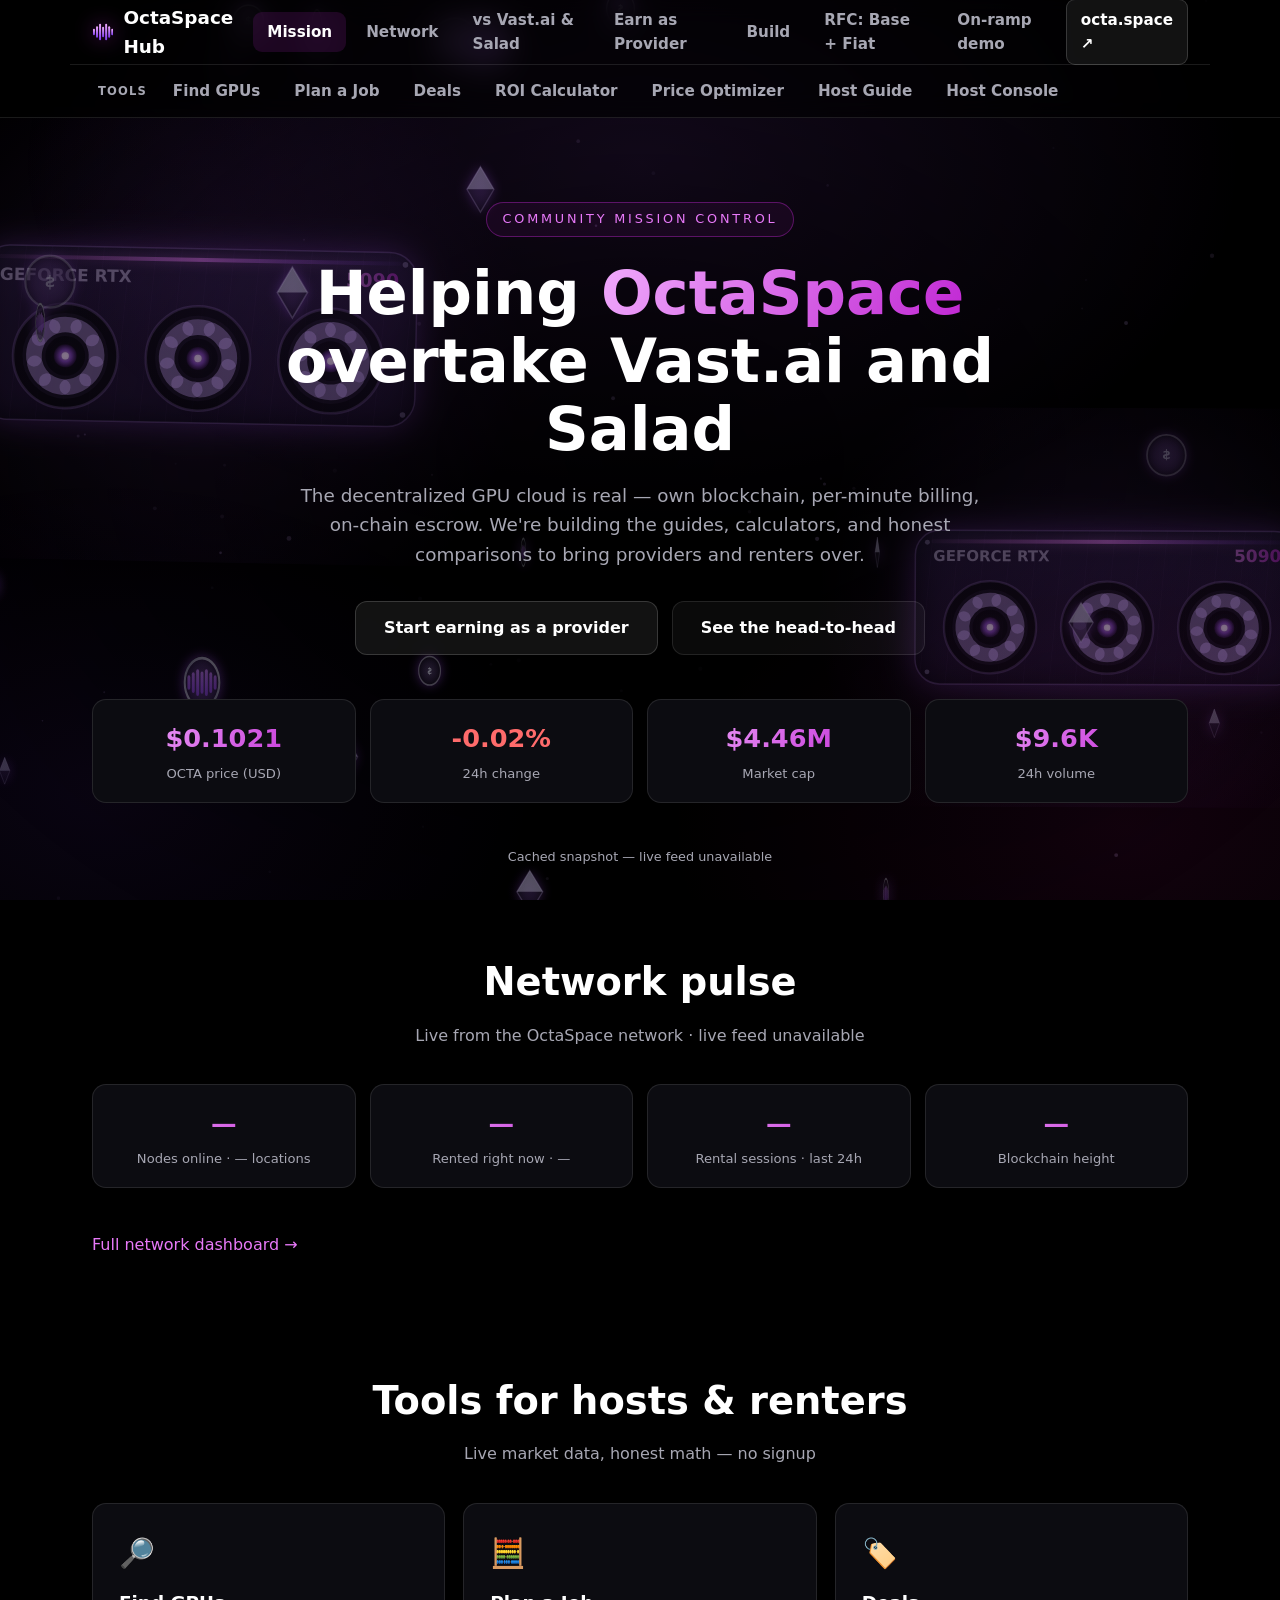
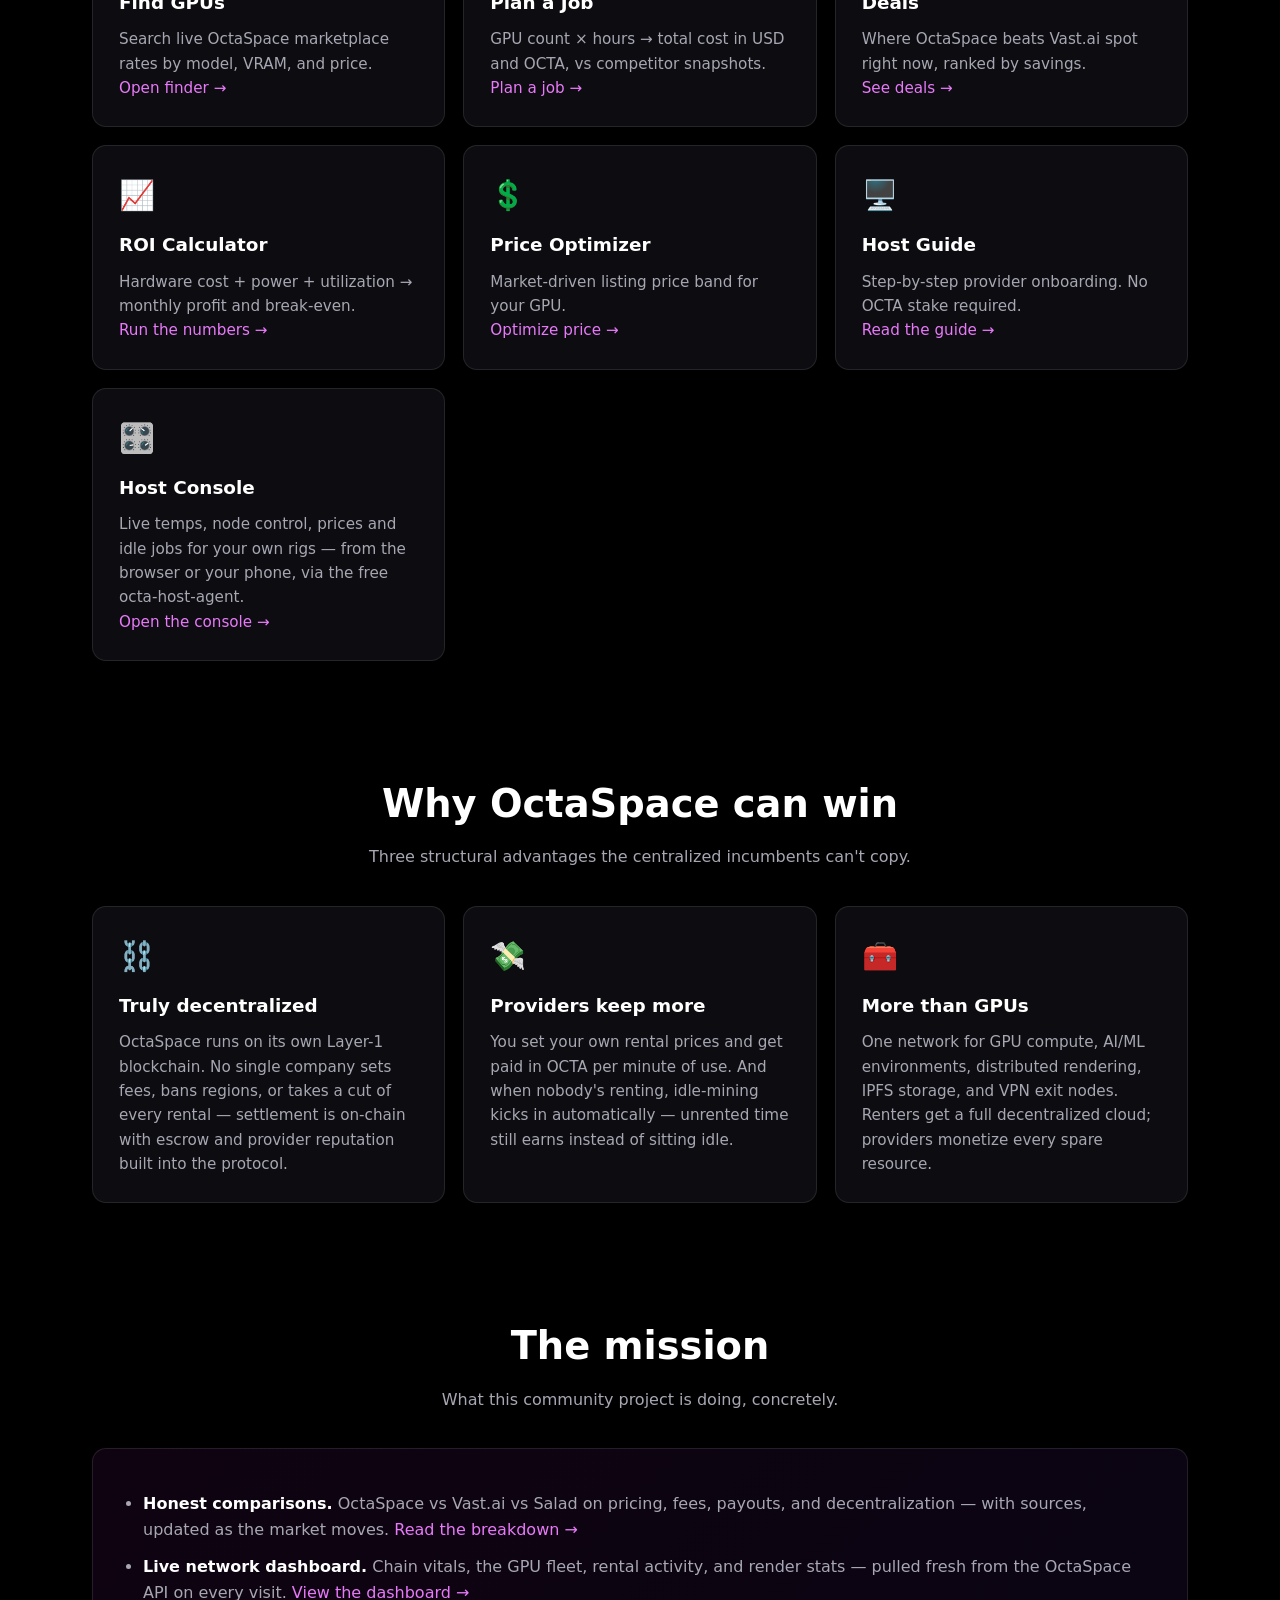
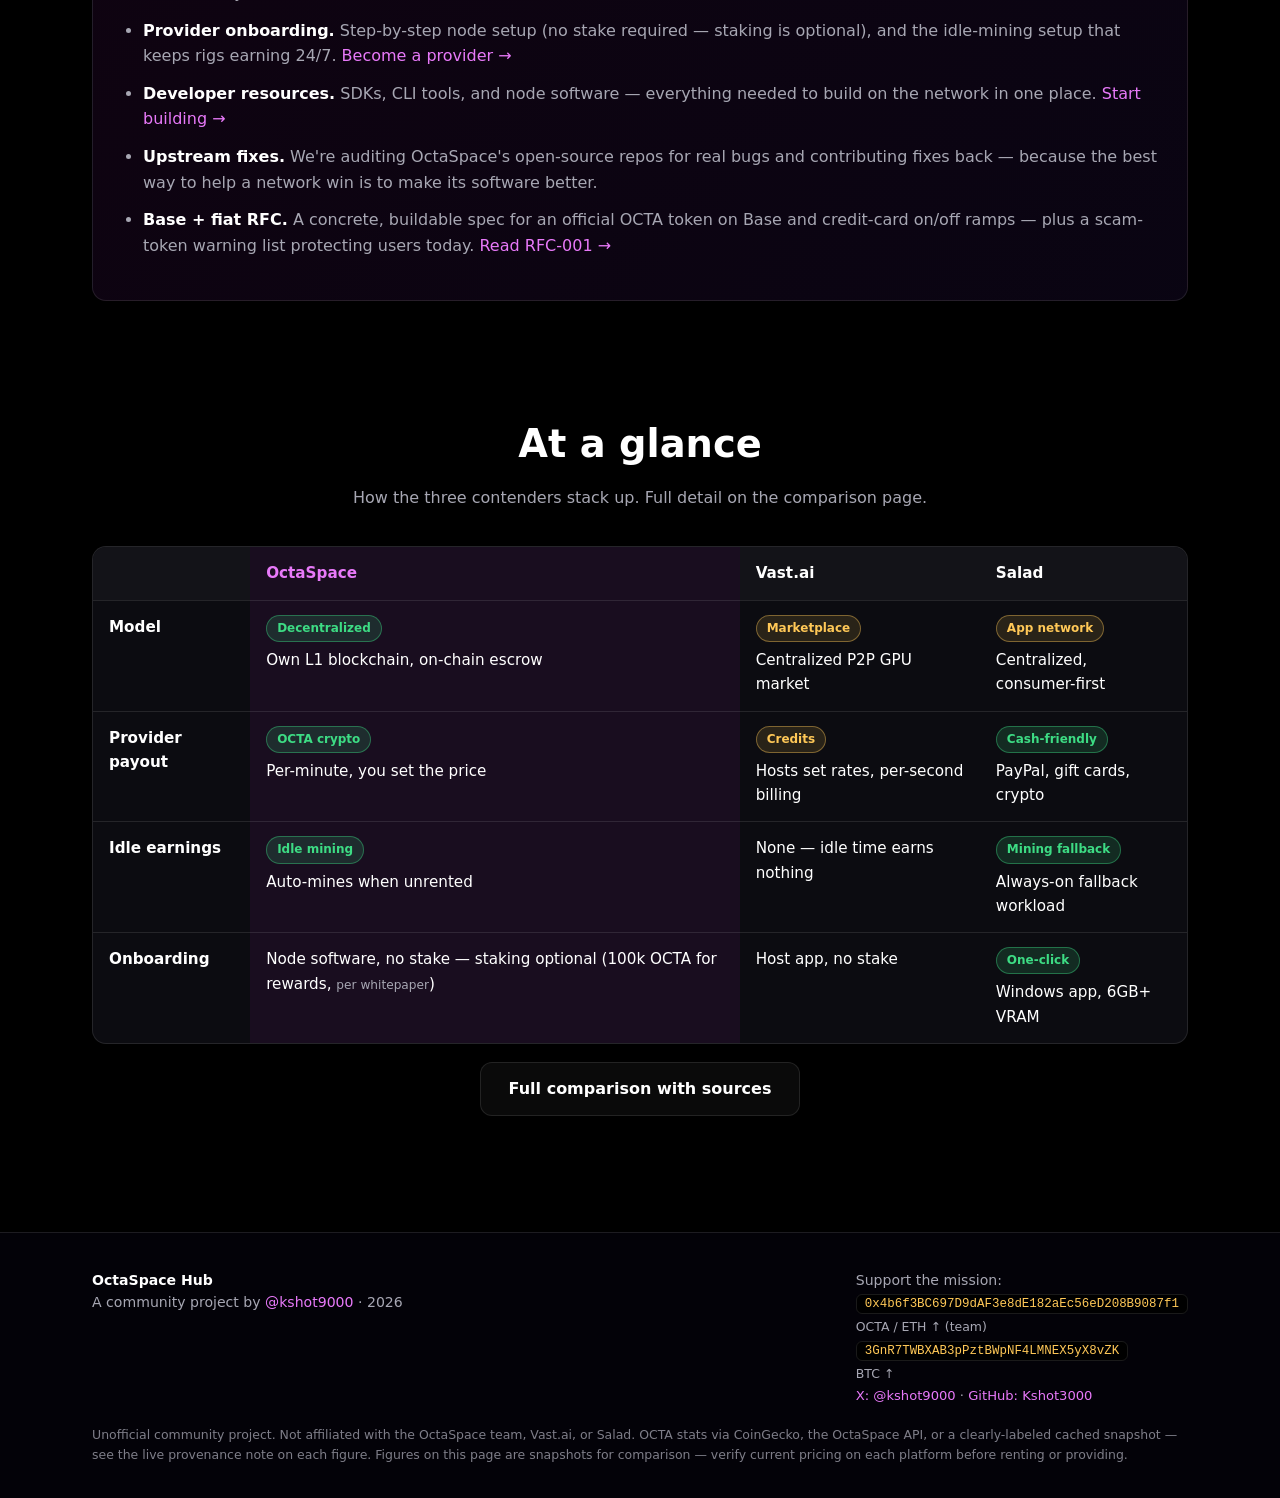
==== index.html @ 746e690a "Re-sync baked fallbacks to 2026-10-10 ~16:53 UTC live pulls (OCTA literal 0.1022->0.1021, mcap 4,466" ====
<!DOCTYPE html>
<html lang="en">
<head>
<meta charset="UTF-8">
<meta name="viewport" content="width=device-width, initial-scale=1.0">
<title>OctaSpace Hub — Helping Decentralized Compute Win</title>
<meta name="description" content="Community mission control for OctaSpace: honest comparisons vs Vast.ai and Salad, provider guides, and an earnings calculator for the decentralized GPU cloud.">
<meta property="og:type" content="website">
<meta property="og:site_name" content="OctaSpace Hub">
<meta property="og:title" content="OctaSpace Hub — Helping Decentralized Compute Win">
<meta property="og:description" content="Community mission control for OctaSpace: honest comparisons vs Vast.ai and Salad, provider guides, and an earnings calculator for the decentralized GPU cloud.">
<meta property="og:url" content="https://kshot3000.github.io/Octaspace-/index.html">
<meta property="og:image" content="https://kshot3000.github.io/Octaspace-/og-card.png">
<meta property="og:image:width" content="1200">
<meta property="og:image:height" content="630">
<meta property="og:image:alt" content="OctaSpace Hub — community mission control for the decentralized GPU cloud">
<meta name="twitter:card" content="summary_large_image">
<meta name="twitter:title" content="OctaSpace Hub — Helping Decentralized Compute Win">
<meta name="twitter:description" content="Community mission control for OctaSpace: honest comparisons vs Vast.ai and Salad, provider guides, and an earnings calculator for the decentralized GPU cloud.">
<meta name="twitter:image" content="https://kshot3000.github.io/Octaspace-/og-card.png">
<link rel="stylesheet" href="css/style.css?v=px1249">
<link rel="icon" href="data:image/svg+xml,%3Csvg%20xmlns%3D%27http%3A%2F%2Fwww.w3.org%2F2000%2Fsvg%27%20viewBox%3D%270%200%2026%2026%27%3E%3Crect%20width%3D%2726%27%20height%3D%2726%27%20rx%3D%276%27%20fill%3D%27%230a0a0d%27%2F%3E%3Cdefs%3E%3ClinearGradient%20id%3D%27g%27%20x1%3D%270%27%20y1%3D%270%27%20x2%3D%270%27%20y2%3D%271%27%3E%3Cstop%20offset%3D%270%27%20stop-color%3D%27%23f0abfc%27%2F%3E%3Cstop%20offset%3D%271%27%20stop-color%3D%27%237c3aed%27%2F%3E%3C%2FlinearGradient%3E%3C%2Fdefs%3E%3Cg%20fill%3D%27url%28%23g%29%27%3E%3Crect%20x%3D%271.2%27%20y%3D%279%27%20width%3D%272.4%27%20height%3D%278%27%20rx%3D%271.2%27%2F%3E%3Crect%20x%3D%274.9%27%20y%3D%276%27%20width%3D%272.4%27%20height%3D%2714%27%20rx%3D%271.2%27%2F%3E%3Crect%20x%3D%278.6%27%20y%3D%273%27%20width%3D%272.4%27%20height%3D%2720%27%20rx%3D%271.2%27%2F%3E%3Crect%20x%3D%2712.3%27%20y%3D%276.5%27%20width%3D%272.4%27%20height%3D%2713%27%20rx%3D%271.2%27%2F%3E%3Crect%20x%3D%2716%27%20y%3D%273%27%20width%3D%272.4%27%20height%3D%2720%27%20rx%3D%271.2%27%2F%3E%3Crect%20x%3D%2719.7%27%20y%3D%276%27%20width%3D%272.4%27%20height%3D%2714%27%20rx%3D%271.2%27%2F%3E%3Crect%20x%3D%2723.4%27%20y%3D%279%27%20width%3D%272.4%27%20height%3D%278%27%20rx%3D%271.2%27%2F%3E%3C%2Fg%3E%3C%2Fsvg%3E">
</head>
<body>
<a class="skip" href="#main">Skip to content</a>
<nav aria-label="Primary"><div class="wrap nav-in">
  <a class="brand" href="index.html"><svg class="mark" width="26" height="26" viewBox="0 0 26 26" aria-hidden="true"><defs><linearGradient id="octabars" x1="0" y1="0" x2="0" y2="1"><stop offset="0" stop-color="#f0abfc"/><stop offset="1" stop-color="#7c3aed"/></linearGradient></defs><g fill="url(#octabars)"><rect x="1.2" y="9" width="2.4" height="8" rx="1.2"/><rect x="4.9" y="6" width="2.4" height="14" rx="1.2"/><rect x="8.6" y="3" width="2.4" height="20" rx="1.2"/><rect x="12.3" y="6.5" width="2.4" height="13" rx="1.2"/><rect x="16" y="3" width="2.4" height="20" rx="1.2"/><rect x="19.7" y="6" width="2.4" height="14" rx="1.2"/><rect x="23.4" y="9" width="2.4" height="8" rx="1.2"/></g></svg>OctaSpace Hub</a>
  <div class="nav-links">
    <a data-page="index" href="index.html">Mission</a>
    <a data-page="network" href="network.html">Network</a>
    <a data-page="compare" href="compare.html">vs Vast.ai &amp; Salad</a>
    <a data-page="earn" href="earn.html">Earn as Provider</a>
    <a data-page="build" href="build.html">Build</a>
    <a data-page="rfc" href="rfc-base-fiat.html">RFC: Base + Fiat</a>
    <a data-page="onramp" href="onramp-demo.html">On-ramp demo</a>
    <a class="cta" href="https://octa.space" target="_blank" rel="noopener">octa.space ↗</a>
  </div>
</div>

<div class="wrap" style="border-top:1px solid var(--line)">
  <div class="nav-links" style="padding:6px 0;flex-wrap:wrap" aria-label="Host and renter tools">
    <span style="font-size:.72rem;font-weight:800;letter-spacing:.1em;color:var(--muted);padding:8px 6px">TOOLS</span>
    <a href="find.html">Find GPUs</a>
    <a href="plan.html">Plan a Job</a>
    <a href="deals.html">Deals</a>
    <a href="roi.html">ROI Calculator</a>
    <a href="pricing.html">Price Optimizer</a>
    <a href="host.html">Host Guide</a>
    <a href="console.html">Host Console</a>
  </div>
</div>
</nav>
<main id="main" tabindex="-1">

<header class="hero"><div class="wrap">
  <span class="kicker">Community mission control</span>
  <h1>Helping <span class="grad">OctaSpace</span> overtake Vast.ai and Salad</h1>
  <p class="lead">The decentralized GPU cloud is real — own blockchain, per-minute billing, on-chain escrow. We're building the guides, calculators, and honest comparisons to bring providers and renters over.</p>
  <div class="btn-row">
    <a class="btn btn-primary" href="earn.html">Start earning as a provider</a>
    <a class="btn btn-ghost" href="compare.html">See the head-to-head</a>
  </div>
  <div class="stats">
    <div class="stat"><div class="v" id="octa-price">—</div><div class="l">OCTA price (USD)</div></div>
    <div class="stat"><div class="v" id="octa-change">—</div><div class="l">24h change</div></div>
    <div class="stat"><div class="v" id="octa-mcap">—</div><div class="l">Market cap</div></div>
    <div class="stat"><div class="v" id="octa-vol">—</div><div class="l">24h volume</div></div>
  </div>
  <p style="color:var(--muted);font-size:.8rem" id="octa-updated">Loading live data…</p>
</div></header>

<div class="wrap">
<section style="padding-top:24px">
  <div class="sec-head">
    <h2>Network pulse</h2>
    <p>Live from the OctaSpace network · <span id="net-updated">connecting…</span></p>
  </div>
  <div class="stats" style="margin-top:0">
    <div class="stat"><div class="v" id="net-nodes">—</div><div class="l">Nodes online · <span id="net-locs">—</span> locations</div></div>
    <div class="stat"><div class="v" id="net-rented">—</div><div class="l">Rented right now · <span id="net-rented-sub">—</span></div></div>
    <div class="stat"><div class="v" id="net-sessions">—</div><div class="l">Rental sessions · last 24h</div></div>
    <div class="stat"><div class="v" id="net-height">—</div><div class="l">Blockchain height</div></div>
  </div>
  <p class="cta-line" style="margin-top:18px"><a href="network.html">Full network dashboard →</a></p>
</section>


<section aria-label="Host and renter tools">
  <div class="sec-head">
    <h2>Tools for hosts &amp; renters</h2>
    <p>Live market data, honest math — no signup</p>
  </div>
  <div class="cards">
    <div class="card"><span class="icon">🔎</span><h3>Find GPUs</h3><p>Search live OctaSpace marketplace rates by model, VRAM, and price.</p><p><a href="find.html">Open finder →</a></p></div>
    <div class="card"><span class="icon">🧮</span><h3>Plan a Job</h3><p>GPU count × hours → total cost in USD and OCTA, vs competitor snapshots.</p><p><a href="plan.html">Plan a job →</a></p></div>
    <div class="card"><span class="icon">🏷️</span><h3>Deals</h3><p>Where OctaSpace beats Vast.ai spot right now, ranked by savings.</p><p><a href="deals.html">See deals →</a></p></div>
    <div class="card"><span class="icon">📈</span><h3>ROI Calculator</h3><p>Hardware cost + power + utilization → monthly profit and break-even.</p><p><a href="roi.html">Run the numbers →</a></p></div>
    <div class="card"><span class="icon">💲</span><h3>Price Optimizer</h3><p>Market-driven listing price band for your GPU.</p><p><a href="pricing.html">Optimize price →</a></p></div>
    <div class="card"><span class="icon">🖥️</span><h3>Host Guide</h3><p>Step-by-step provider onboarding. No OCTA stake required.</p><p><a href="host.html">Read the guide →</a></p></div>
    <div class="card"><span class="icon">🎛️</span><h3>Host Console</h3><p>Live temps, node control, prices and idle jobs for your own rigs — from the browser or your phone, via the free octa-host-agent.</p><p><a href="console.html">Open the console →</a></p></div>
  </div>
</section>

<section>
  <div class="sec-head">
    <h2>Why OctaSpace can win</h2>
    <p>Three structural advantages the centralized incumbents can't copy.</p>
  </div>
  <div class="cards">
    <div class="card"><span class="icon">⛓️</span>
      <h3>Truly decentralized</h3>
      <p>OctaSpace runs on its own Layer-1 blockchain. No single company sets fees, bans regions, or takes a cut of every rental — settlement is on-chain with escrow and provider reputation built into the protocol.</p>
    </div>
    <div class="card"><span class="icon">💸</span>
      <h3>Providers keep more</h3>
      <p>You set your own rental prices and get paid in OCTA per minute of use. And when nobody's renting, idle-mining kicks in automatically — unrented time still earns instead of sitting idle.</p>
    </div>
    <div class="card"><span class="icon">🧰</span>
      <h3>More than GPUs</h3>
      <p>One network for GPU compute, AI/ML environments, distributed rendering, IPFS storage, and VPN exit nodes. Renters get a full decentralized cloud; providers monetize every spare resource.</p>
    </div>
  </div>
</section>

<section>
  <div class="sec-head">
    <h2>The mission</h2>
    <p>What this community project is doing, concretely.</p>
  </div>
  <div class="mission">
    <ul>
      <li><strong>Honest comparisons.</strong> OctaSpace vs Vast.ai vs Salad on pricing, fees, payouts, and decentralization — with sources, updated as the market moves. <a href="compare.html">Read the breakdown →</a></li>
    <li><strong>Live network dashboard.</strong> Chain vitals, the GPU fleet, rental activity, and render stats — pulled fresh from the OctaSpace API on every visit. <a href="network.html">View the dashboard →</a></li>
      <li><strong>Provider onboarding.</strong> Step-by-step node setup (no stake required — staking is optional), and the idle-mining setup that keeps rigs earning 24/7. <a href="earn.html">Become a provider →</a></li>
      <li><strong>Developer resources.</strong> SDKs, CLI tools, and node software — everything needed to build on the network in one place. <a href="build.html">Start building →</a></li>
      <li><strong>Upstream fixes.</strong> We're auditing OctaSpace's open-source repos for real bugs and contributing fixes back — because the best way to help a network win is to make its software better.</li>
      <li><strong>Base + fiat RFC.</strong> A concrete, buildable spec for an official OCTA token on Base and credit-card on/off ramps — plus a scam-token warning list protecting users today. <a href="rfc-base-fiat.html">Read RFC-001 →</a></li>
    </ul>
  </div>
</section>

<section>
  <div class="sec-head">
    <h2>At a glance</h2>
    <p>How the three contenders stack up. Full detail on the comparison page.</p>
  </div>
  <div class="table-wrap"><table>
    <tr><th></th><th class="hl">OctaSpace</th><th>Vast.ai</th><th>Salad</th></tr>
    <tr><td><strong>Model</strong></td><td class="hl"><span class="tag win">Decentralized</span><br>Own L1 blockchain, on-chain escrow</td><td><span class="tag mid">Marketplace</span><br>Centralized P2P GPU market</td><td><span class="tag mid">App network</span><br>Centralized, consumer-first</td></tr>
    <tr><td><strong>Provider payout</strong></td><td class="hl"><span class="tag win">OCTA crypto</span><br>Per-minute, you set the price</td><td><span class="tag mid">Credits</span><br>Hosts set rates, per-second billing</td><td><span class="tag win">Cash-friendly</span><br>PayPal, gift cards, crypto</td></tr>
    <tr><td><strong>Idle earnings</strong></td><td class="hl"><span class="tag win">Idle mining</span><br>Auto-mines when unrented</td><td>None — idle time earns nothing</td><td><span class="tag win">Mining fallback</span><br>Always-on fallback workload</td></tr>
    <tr><td><strong>Onboarding</strong></td><td class="hl">Node software, no stake — staking optional (100k OCTA for rewards, <span style="font-size:.8em;color:var(--muted)">per whitepaper</span>)</td><td>Host app, no stake</td><td><span class="tag win">One-click</span><br>Windows app, 6GB+ VRAM</td></tr>
  </table></div>
  <p style="text-align:center;margin-top:18px"><a class="btn btn-ghost" href="compare.html">Full comparison with sources</a></p>
</section>
</div>

</main>
<footer><div class="wrap">
  <div class="foot-grid">
    <div>
      <strong style="color:var(--txt)">OctaSpace Hub</strong><br>
      A community project by <a href="https://x.com/kshot9000" target="_blank" rel="noopener">@kshot9000</a> · <span data-year></span>
    </div>
    <div class="donate">
      Support the mission:<br>
      <code title="OCTA / ETH — team donation address">0x4b6f3BC697D9dAF3e8dE182aEc56eD208B9087f1</code><br>
      <span style="font-size:.78rem">OCTA / ETH ↑ (team)</span><br>
      <code title="BTC">3GnR7TWBXAB3pPztBWpNF4LMNEX5yX8vZK</code><br>
      <span style="font-size:.78rem">BTC ↑</span><br>
      <span style="font-size:.82rem"><a href="https://x.com/kshot9000" target="_blank" rel="noopener">X: @kshot9000</a> ·
      <a href="https://github.com/Kshot3000" target="_blank" rel="noopener">GitHub: Kshot3000</a></span>
    </div>
  </div>
  <p class="disclaimer">Unofficial community project. Not affiliated with the OctaSpace team, Vast.ai, or Salad. OCTA stats via CoinGecko, the OctaSpace API, or a clearly-labeled cached snapshot — see the live provenance note on each figure. Figures on this page are snapshots for comparison — verify current pricing on each platform before renting or providing.</p>
</div></footer>
<script src="js/app.js?v=px1328"></script>
<script src="js/fx-bg.js?v=px1206" defer></script>
</body>
</html>
---- css/style.css ----
/* OctaSpace Hub — official octa.space theme: pure black, purple/magenta brand glow, glass buttons */
:root{
  --bg:#000000;
  --bg2:#0a0a0d;
  --card:#0c0c11;
  --card2:#131318;
  --line:rgba(255,255,255,.10);
  --txt:#ffffff;
  --muted:#a7a7b3;
  --blue:#2f7bff;
  --cyan:#38e1ff;
  --violet:#8b5cf6;
  --magenta:#d11b9c;
  --brand:#c026d3;
  --brand-lt:#e879f9;
  --brand-dk:#7c3aed;
  --gold:#ffc857;
  --green:#3ddc84;
  --red:#ff6b6b;
  --radius:14px;
}
*{box-sizing:border-box;margin:0;padding:0}
html{scroll-behavior:smooth}
body{
  background:var(--bg);
  color:var(--txt);
  font-family:"Inter","Segoe UI",system-ui,-apple-system,sans-serif;
  line-height:1.6;
  overflow-x:hidden;
}
body::before{
  content:"";position:fixed;inset:0;z-index:-1;
  background:
    radial-gradient(1000px 620px at 50% 18%, rgba(168,85,247,.15), transparent 62%),
    radial-gradient(800px 520px at 88% 92%, rgba(209,27,156,.09), transparent 60%),
    radial-gradient(760px 520px at 8% 88%, rgba(124,58,237,.08), transparent 60%);
}
/* live animated background canvas (js/fx-bg.js) — sits behind everything */
#fx-bg{position:fixed;inset:0;z-index:-2;pointer-events:none}
a{color:var(--brand-lt);text-decoration:none}
a:hover{text-decoration:underline}
/* long-token guard: unbreakable strings in prose (contract addresses, bare
   URLs used as link text) must wrap instead of expanding the page on narrow
   phones — found 2026-10-02: the RFC changelog's bare 42-char copycat address
   forced a 405px-wide layout at every phone width, and build.html's
   whitepaper URL link text overflowed its card at 320px. overflow-wrap only
   engages when a single token exceeds the line, so normal prose is untouched. */
main p,main li,main a{overflow-wrap:anywhere}
/* accessibility: skip link (first Tab stop) + visible focus for all interactive elements */
.skip{position:absolute;left:16px;top:-48px;z-index:100;background:#1a0530;color:#fff;
  font-weight:700;font-size:.9rem;padding:10px 18px;border-radius:10px;
  border:1px solid var(--brand-lt);text-decoration:none;transition:top .15s ease}
.skip:focus{top:12px;color:#fff;text-decoration:none}
a:focus-visible,button:focus-visible,input:focus-visible,select:focus-visible,
textarea:focus-visible,summary:focus-visible,[tabindex]:focus-visible{
  outline:2px solid var(--brand-lt);outline-offset:2px}
@media (prefers-reduced-motion:reduce){html{scroll-behavior:auto}}
.wrap{max-width:1140px;margin:0 auto;padding:0 22px}

/* nav */
nav{position:sticky;top:0;z-index:50;backdrop-filter:blur(14px);
  background:rgba(0,0,0,.72);border-bottom:1px solid var(--line)}
.nav-in{display:flex;align-items:center;justify-content:space-between;height:64px}
.brand{display:flex;align-items:center;gap:10px;font-weight:800;font-size:1.15rem;color:var(--txt)}
.brand:hover{text-decoration:none}
.brand .mark{width:26px;height:26px;filter:drop-shadow(0 0 10px rgba(192,38,211,.55))}
.nav-links{display:flex;gap:6px;align-items:center}
.nav-links a{color:var(--muted);padding:8px 14px;border-radius:9px;font-size:.95rem;font-weight:600}
.nav-links a:hover{color:var(--txt);background:rgba(255,255,255,.06);text-decoration:none}
.nav-links a.active{color:var(--txt);background:rgba(192,38,211,.14)}
.nav-links a.cta{background:rgba(255,255,255,.07);border:1px solid rgba(255,255,255,.16);color:#fff;backdrop-filter:blur(8px)}
.nav-links a.cta:hover{background:rgba(255,255,255,.13);filter:none}
/* mobile: nav links become a scrollable second row instead of vanishing */
@media(max-width:720px){
  .nav-in{flex-wrap:wrap;height:auto;padding:12px 0;row-gap:10px}
  .nav-links{width:100%;overflow-x:auto;padding-bottom:4px;scrollbar-width:none;-webkit-overflow-scrolling:touch}
  .nav-links::-webkit-scrollbar{display:none}
  .nav-links a{flex:0 0 auto;white-space:nowrap}
}

/* hero */
.hero{padding:84px 0 60px;text-align:center;position:relative}
/* scrim behind hero copy: the animated canvas (5090 cards, falling coins) drifts
   behind the headings — this keeps bright art from colliding with the text,
   especially the gradient headline on narrow viewports. Fades out so the art
   still shows around the copy. */
.hero::before{content:"";position:absolute;inset:0;z-index:-1;pointer-events:none;
  background:radial-gradient(ellipse 78% 88% at 50% 42%, rgba(0,0,0,.66), rgba(0,0,0,.22) 58%, transparent 80%)}
.kicker{display:inline-block;font-size:.8rem;letter-spacing:.22em;text-transform:uppercase;
  color:var(--brand-lt);border:1px solid rgba(192,38,211,.4);border-radius:999px;
  padding:6px 16px;margin-bottom:22px;background:rgba(192,38,211,.07)}
.hero h1{font-size:clamp(2.2rem,5.5vw,3.8rem);line-height:1.12;font-weight:800;max-width:820px;margin:0 auto 18px}
.hero h1 .grad{background:linear-gradient(120deg,#f0abfc,var(--brand));-webkit-background-clip:text;background-clip:text;color:transparent}
.hero p.lead{color:var(--muted);font-size:1.15rem;max-width:680px;margin:0 auto 32px}
.btn-row{display:flex;gap:14px;justify-content:center;flex-wrap:wrap}
.btn{display:inline-block;padding:13px 28px;border-radius:12px;font-weight:700;font-size:1rem;border:1px solid transparent}
.btn:hover{text-decoration:none;transform:translateY(-1px)}
.btn-primary{background:rgba(255,255,255,.07);border:1px solid rgba(255,255,255,.16);color:#fff;backdrop-filter:blur(8px)}
.btn-primary:hover{background:rgba(255,255,255,.13)}
.btn-ghost{border-color:var(--line);color:var(--txt);background:rgba(255,255,255,.04)}

/* stat strip */
.stats{display:grid;grid-template-columns:repeat(auto-fit,minmax(160px,1fr));gap:14px;margin:44px 0}
.stat{background:var(--card);border:1px solid var(--line);border-radius:var(--radius);padding:18px;text-align:center}
.stat .v{font-size:1.6rem;font-weight:800;background:linear-gradient(120deg,#f0abfc,var(--brand));-webkit-background-clip:text;background-clip:text;color:transparent}
.stat .l{font-size:.82rem;color:var(--muted);margin-top:4px}
.stat .v.neg{background:none;color:var(--red);-webkit-text-fill-color:var(--red)}

/* sections */
section{padding:56px 0}
.sec-head{text-align:center;margin-bottom:36px}
.sec-head h2{font-size:clamp(1.6rem,3.5vw,2.4rem);font-weight:800;margin-bottom:10px}
.sec-head p{color:var(--muted);max-width:640px;margin:0 auto}
.cards{display:grid;grid-template-columns:repeat(auto-fit,minmax(280px,1fr));gap:18px}
.card{background:var(--card);border:1px solid var(--line);border-radius:var(--radius);padding:26px;transition:transform .2s,border-color .2s}
.card:hover{transform:translateY(-3px);border-color:rgba(192,38,211,.45)}
.card h3{font-size:1.15rem;margin-bottom:10px}
.card p{color:var(--muted);font-size:.95rem}
.card .icon{font-size:1.8rem;margin-bottom:12px;display:block}

/* comparison table */
.table-wrap{overflow-x:auto;border:1px solid var(--line);border-radius:var(--radius);background:var(--card)}
table{width:100%;border-collapse:collapse;font-size:.95rem;min-width:640px}
th,td{padding:14px 16px;text-align:left;border-bottom:1px solid var(--line);vertical-align:top}
th{background:var(--card2);font-weight:700}
th.hl,td.hl{background:rgba(192,38,211,.07)}
th.hl{color:var(--brand-lt)}
tr:last-child td{border-bottom:none}
td .tag{display:inline-block;font-size:.75rem;font-weight:700;padding:3px 10px;border-radius:999px;margin-bottom:6px}
.tag.win{background:rgba(61,220,132,.15);color:var(--green);border:1px solid rgba(61,220,132,.4)}
.tag.mid{background:rgba(255,200,87,.12);color:var(--gold);border:1px solid rgba(255,200,87,.4)}
.tag.lose{background:rgba(255,107,107,.12);color:var(--red);border:1px solid rgba(255,107,107,.4)}
.footnotes{color:var(--muted);font-size:.82rem;margin-top:14px}
.footnotes li{margin-bottom:6px;list-style:none}

/* steps */
.steps{display:grid;grid-template-columns:repeat(auto-fit,minmax(240px,1fr));gap:18px;counter-reset:step}
.step{background:var(--card);border:1px solid var(--line);border-radius:var(--radius);padding:26px;position:relative}
.step::before{counter-increment:step;content:counter(step);position:absolute;top:-16px;left:22px;
  width:34px;height:34px;border-radius:50%;background:linear-gradient(135deg,var(--brand),var(--brand-dk));
  color:#fff;font-weight:800;display:flex;align-items:center;justify-content:center}
.step h3{margin:6px 0 10px;font-size:1.05rem}
.step p,.step li{color:var(--muted);font-size:.93rem}
.step ul{padding-left:18px}
.step code{background:#000;border:1px solid var(--line);border-radius:6px;padding:2px 8px;font-size:.85rem;color:var(--brand-lt);display:inline-block;margin:4px 0;word-break:break-all}

/* calculator */
.calc{background:var(--card);border:1px solid var(--line);border-radius:var(--radius);padding:30px;max-width:760px;margin:0 auto}
.calc-grid{display:grid;grid-template-columns:1fr 1fr;gap:18px}
@media(max-width:640px){.calc-grid{grid-template-columns:1fr}}
.field label{display:block;font-size:.85rem;color:var(--muted);margin-bottom:6px;font-weight:600}
.field input,.field select{width:100%;background:#000;border:1px solid var(--line);border-radius:10px;
  color:var(--txt);padding:11px 14px;font-size:1rem}
.field input:focus,.field select:focus{outline:none;border-color:var(--brand)}
.field input[type=range]{padding:0;accent-color:var(--brand)}
.range-val{font-weight:700;color:var(--brand-lt)}
.calc-out{margin-top:24px;background:#000;border:1px solid rgba(192,38,211,.35);border-radius:12px;padding:22px;text-align:center}
.calc-out .big{font-size:2.2rem;font-weight:800;background:linear-gradient(120deg,#f0abfc,var(--brand));-webkit-background-clip:text;background-clip:text;color:transparent}
.calc-out .sub{color:var(--muted);font-size:.9rem;margin-top:6px}
.calc-note{color:var(--muted);font-size:.82rem;margin-top:14px;text-align:center}

/* copyable install snippets (build.html SDK cards) */
.snippet{display:flex;align-items:center;justify-content:space-between;gap:10px;background:#000;
  border:1px solid var(--line);border-radius:10px;padding:9px 12px;margin:14px 0 10px}
.snippet code{font-family:ui-monospace,SFMono-Regular,Menlo,Consolas,monospace;font-size:.82rem;
  color:var(--brand-lt);word-break:break-all}
.copy-btn{flex:0 0 auto;background:rgba(255,255,255,.07);border:1px solid rgba(255,255,255,.16);
  color:#fff;font-size:.78rem;font-weight:700;border-radius:8px;padding:6px 12px;cursor:pointer}
.copy-btn:hover{background:rgba(255,255,255,.14)}
.copy-btn.copied{border-color:rgba(61,220,132,.6);color:var(--green)}

/* repo grid */
.repos{display:grid;grid-template-columns:repeat(auto-fit,minmax(260px,1fr));gap:16px}
.repo{background:var(--card);border:1px solid var(--line);border-radius:var(--radius);padding:20px}
.repo:hover{border-color:rgba(192,38,211,.45)}
.repo h3{font-size:1rem;margin-bottom:6px}
.repo p{color:var(--muted);font-size:.88rem;margin-bottom:12px}
.repo a{font-size:.88rem;font-weight:600}

/* mission list */
.mission{background:linear-gradient(135deg,rgba(192,38,211,.08),rgba(124,58,237,.08));
  border:1px solid var(--line);border-radius:var(--radius);padding:30px}
.mission li{margin:12px 0 12px 20px;color:var(--muted)}
.mission li strong{color:var(--txt)}

/* render-farm weekly bar chart (network.html) */
.barchart{display:flex;align-items:stretch;gap:10px;background:var(--card);
  border:1px solid var(--line);border-radius:var(--radius);padding:28px 18px 14px;min-height:230px}
.bar-col{flex:1;display:flex;flex-direction:column;align-items:center;justify-content:flex-end;min-width:0}
.bar-val{font-size:.72rem;color:var(--muted);margin-bottom:8px;white-space:nowrap;font-variant-numeric:tabular-nums}
.bar{width:100%;max-width:58px;border-radius:6px 6px 2px 2px;min-height:4px;
  background:linear-gradient(180deg,#f0abfc,var(--brand-dk));transition:height .4s ease}
.bar.latest{background:linear-gradient(180deg,#ffd166,var(--brand))}
.bar-date{font-size:.7rem;color:var(--muted);margin-top:8px;white-space:nowrap}
.bar-tag{font-size:.62rem;font-weight:700;color:var(--gold);border:1px solid rgba(255,200,87,.4);
  background:rgba(255,200,87,.10);border-radius:999px;padding:1px 8px;margin-top:4px;white-space:nowrap}
@media(max-width:560px){
  .barchart{gap:6px;padding:22px 10px 12px}
  .bar-val{font-size:.62rem}
  .bar-date{font-size:.6rem}
  .bar-tag{font-size:.55rem;padding:1px 5px}
}
/* footer */
footer{position:relative;z-index:1;border-top:1px solid var(--line);margin-top:60px;padding:36px 0;color:var(--muted);font-size:.88rem;background:rgba(4,3,10,.84);backdrop-filter:blur(10px)}
.foot-grid{display:flex;justify-content:space-between;gap:24px;flex-wrap:wrap}
.foot-grid .donate code{background:#000;border:1px solid var(--line);border-radius:6px;padding:2px 8px;
  font-size:.78rem;color:var(--gold);word-break:break-all}
.disclaimer{margin-top:18px;font-size:.78rem;opacity:.75}

/* mobile touch targets (measured 2026-10-02, rendered sweep at 390px):
   standalone controls were 18–28px tall — the 6 tool-card CTAs repeated on
   7 pages at 20px, RFC table-of-contents links at 20px, the footer X/GitHub
   pair at 18px on all 13 pages, SDK Copy buttons at 28px, API playground
   tabs at 34px. On narrow screens they become 40px-tall targets. Inline
   prose links are deliberately untouched (WCAG exempts links inside
   sentences) and desktop rendering is unchanged. */
@media(max-width:800px){
  section[aria-label="More tools"] .card p a,
  section[aria-label="Host and renter tools"] .card p a,
  .toc li a,.cta-line a,footer .donate span a,.repo>a{
    display:inline-flex;align-items:center;min-height:40px}
  .copy-btn,.pg-btn,.pg-run{min-height:40px}
}

/* host console (console.html) */
.pill{display:inline-block;font-size:.78rem;font-weight:800;letter-spacing:.04em;
  padding:4px 12px;border-radius:999px;border:1px solid var(--line);color:var(--muted)}
.pill-live{color:var(--green);border-color:rgba(61,220,132,.5);background:rgba(61,220,132,.08)}
.pill-off{color:var(--red);border-color:rgba(255,107,107,.5);background:rgba(255,107,107,.08)}
.pill-demo{color:var(--gold);border-color:rgba(255,200,87,.5);background:rgba(255,200,87,.08)}
.demo-banner{position:sticky;top:64px;z-index:40;text-align:center;font-weight:800;
  letter-spacing:.06em;padding:12px 16px;color:#1a1000;
  background:linear-gradient(90deg,var(--gold),#ffb703);border-bottom:2px solid #7a5200}
.rig-tabs{display:flex;gap:8px;flex-wrap:wrap;justify-content:center;margin:18px 0}
.rig-tab{background:rgba(255,255,255,.05);border:1px solid var(--line);color:var(--muted);
  font-weight:700;font-size:.92rem;border-radius:999px;padding:9px 18px;cursor:pointer;min-height:40px}
.rig-tab:hover{color:var(--txt)}
.rig-tab.active{color:#fff;border-color:var(--brand);background:rgba(192,38,211,.16)}
.gpu-grid{display:grid;grid-template-columns:repeat(auto-fit,minmax(280px,1fr));gap:18px}
.gpu-head{display:flex;justify-content:space-between;align-items:center}
.gpu-head h3{margin:0}
.gpu-name{color:var(--muted);font-size:.9rem;margin:4px 0 12px}
.temp{font-size:1.5rem;font-weight:800}
.temp-ok{color:var(--green)}
.temp-warm{color:var(--gold)}
.temp-hot{color:var(--red)}
.kv{display:flex;justify-content:space-between;gap:14px;padding:5px 0;font-size:.93rem}
.kv span{color:var(--muted)}
.kv strong{text-align:right}
.meter{height:7px;border-radius:99px;background:rgba(255,255,255,.08);overflow:hidden;margin:2px 0 8px}
.meter span{display:block;height:100%;border-radius:99px;
  background:linear-gradient(90deg,var(--brand-dk),var(--brand),var(--brand-lt))}
.ctl-grid{display:grid;grid-template-columns:repeat(auto-fit,minmax(300px,1fr));gap:18px}
.btn-sm{padding:8px 16px;font-size:.88rem;min-height:40px}
.btn-danger{border-color:rgba(255,107,107,.55);color:#ffb3b3;background:rgba(255,107,107,.07)}
.btn-danger:hover{background:rgba(255,107,107,.15)}
.log-line{font-size:.85rem;color:var(--muted);padding:4px 0;border-bottom:1px solid rgba(255,255,255,.05)}
.log-err{color:var(--red)}
.warn-note{color:var(--gold)}
.alert-card{border-color:rgba(255,107,107,.55);background:rgba(255,107,107,.05)}
.switch-row{display:flex;gap:10px;align-items:center;justify-content:center;color:var(--muted);font-size:.9rem}
.switch-row input{width:18px;height:18px;accent-color:var(--brand)}
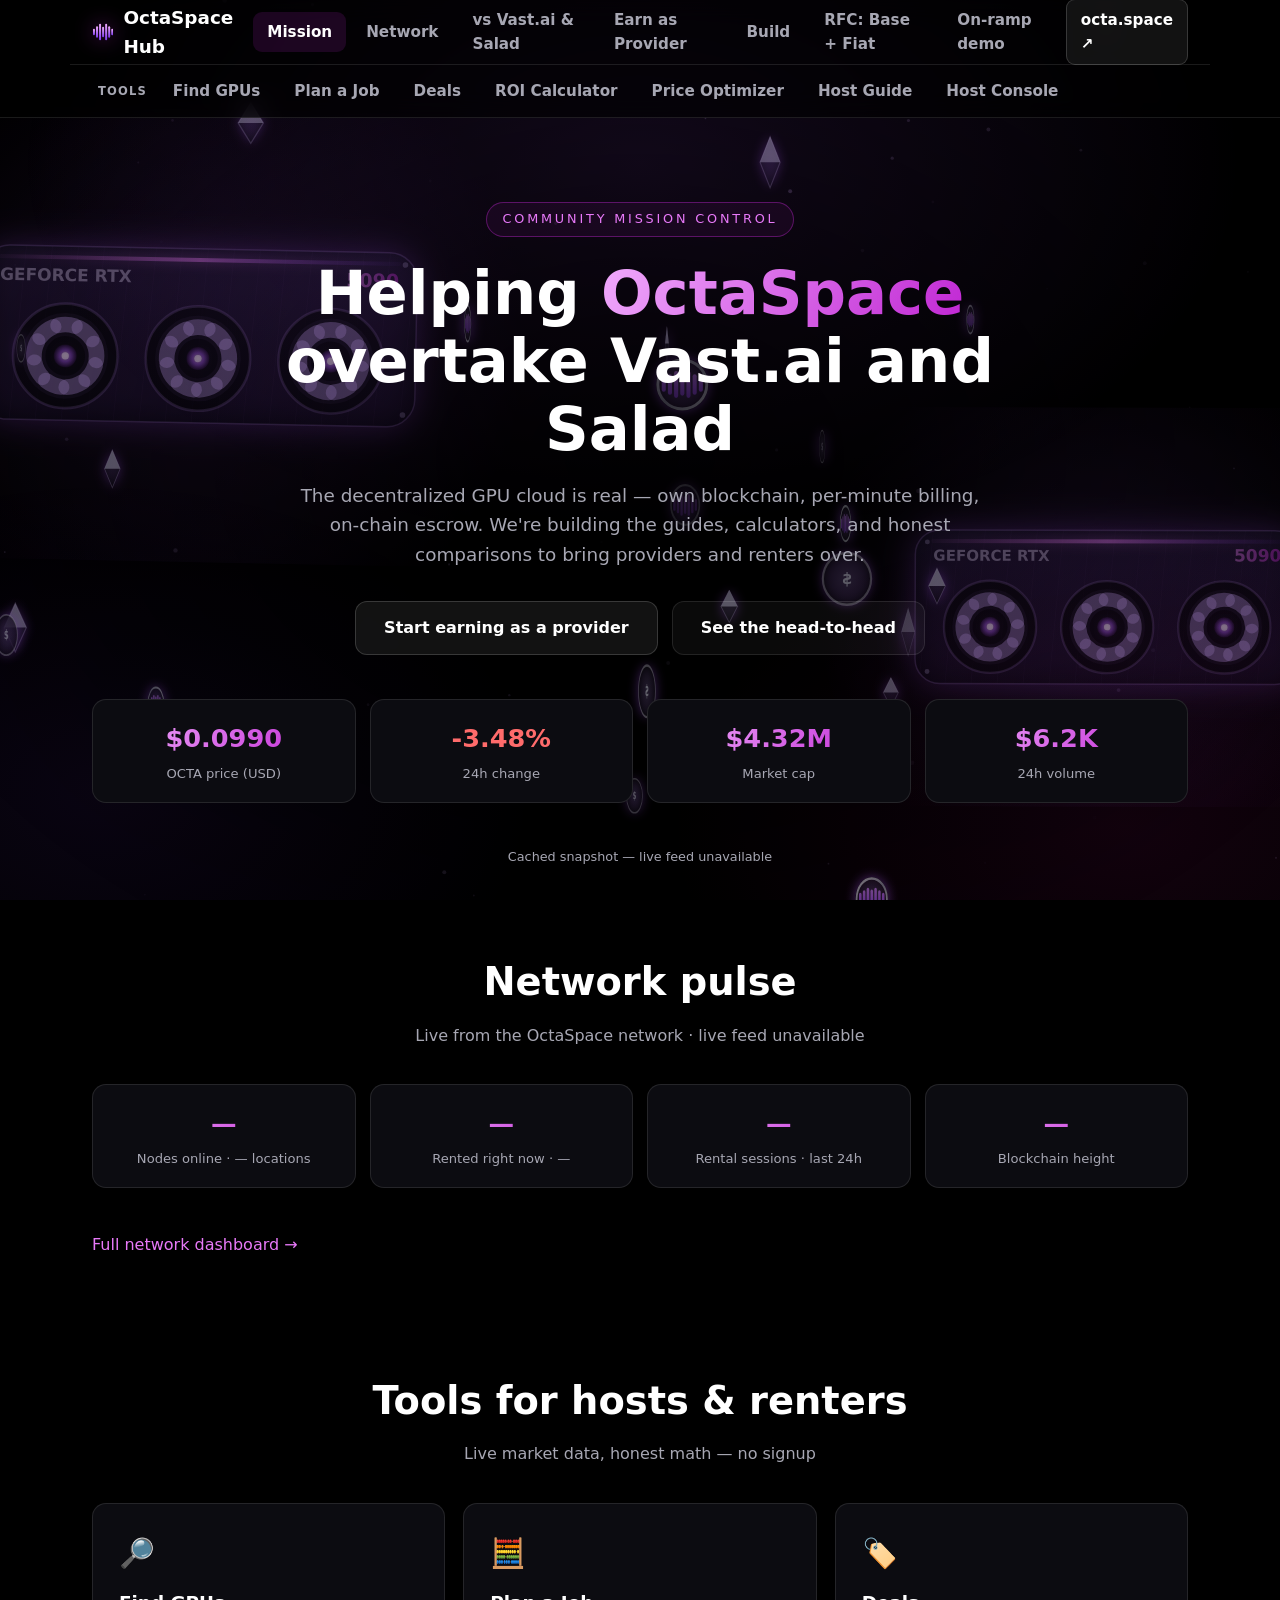
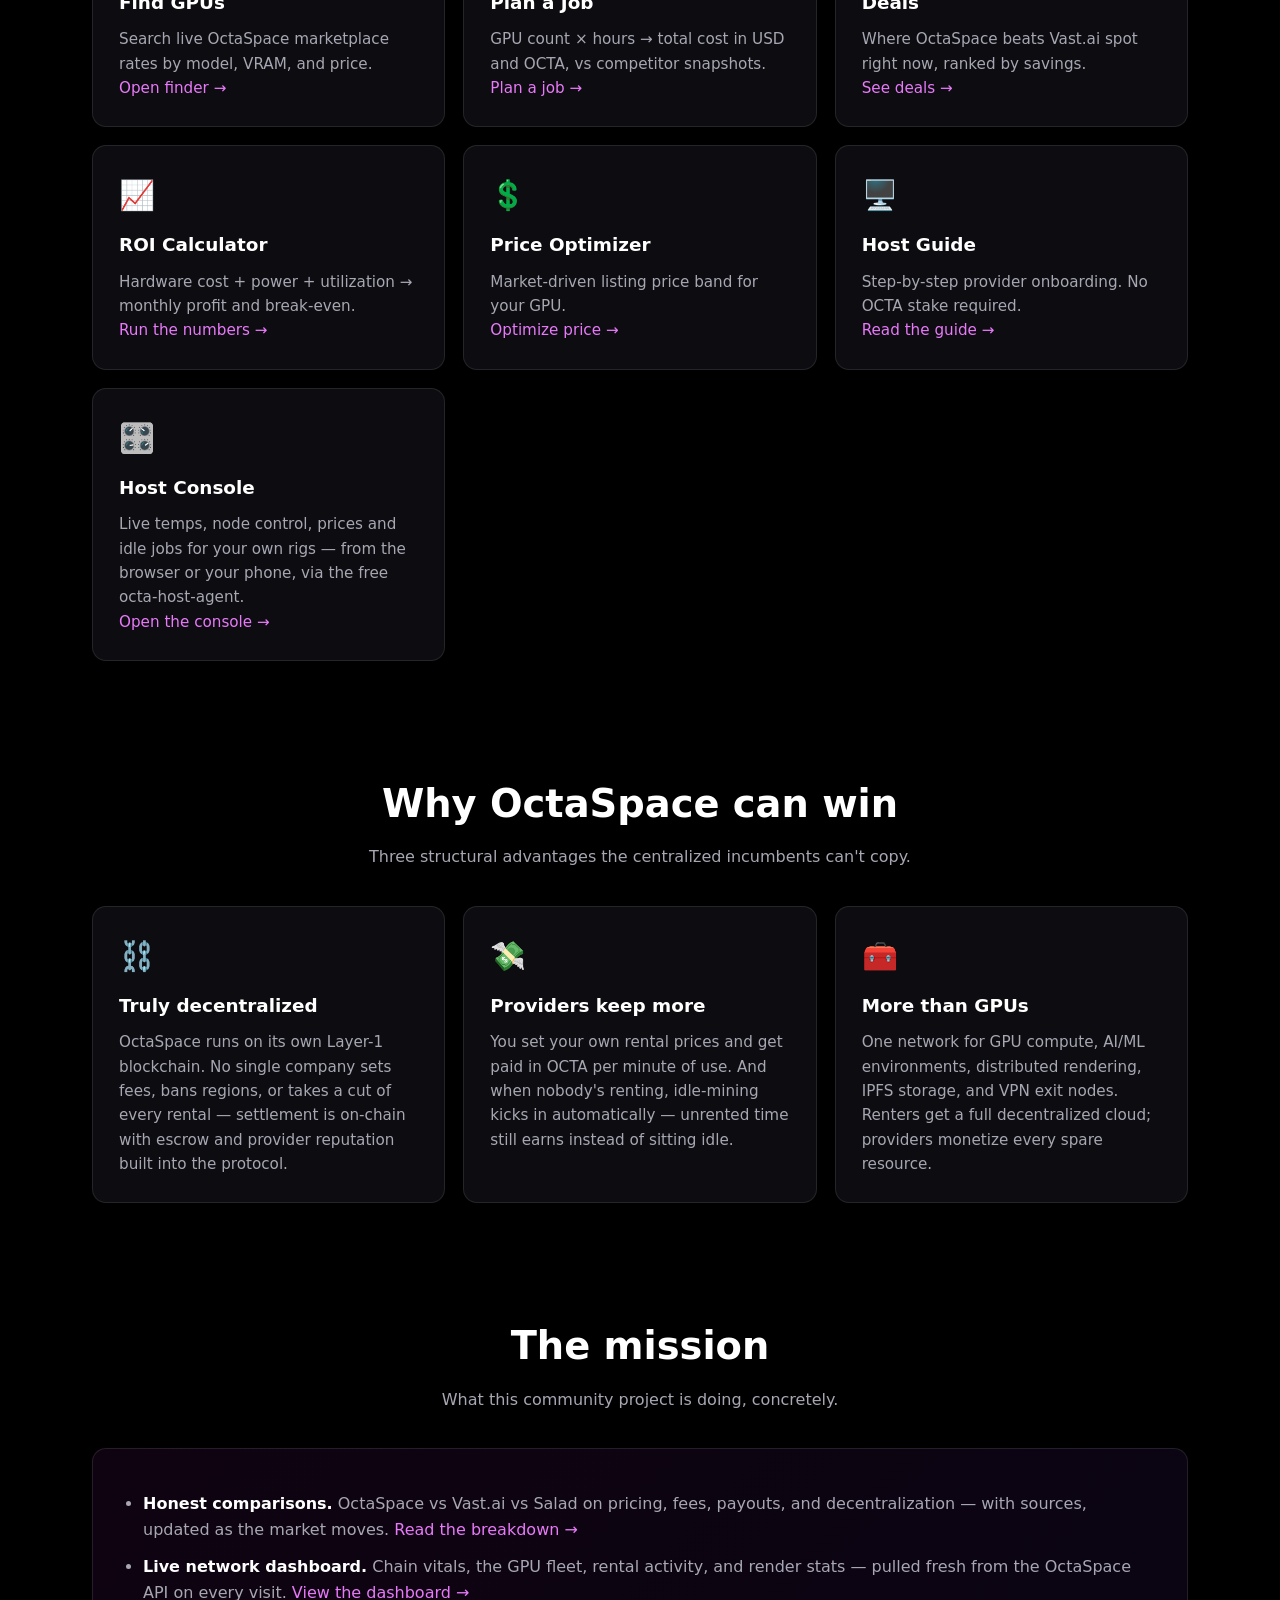
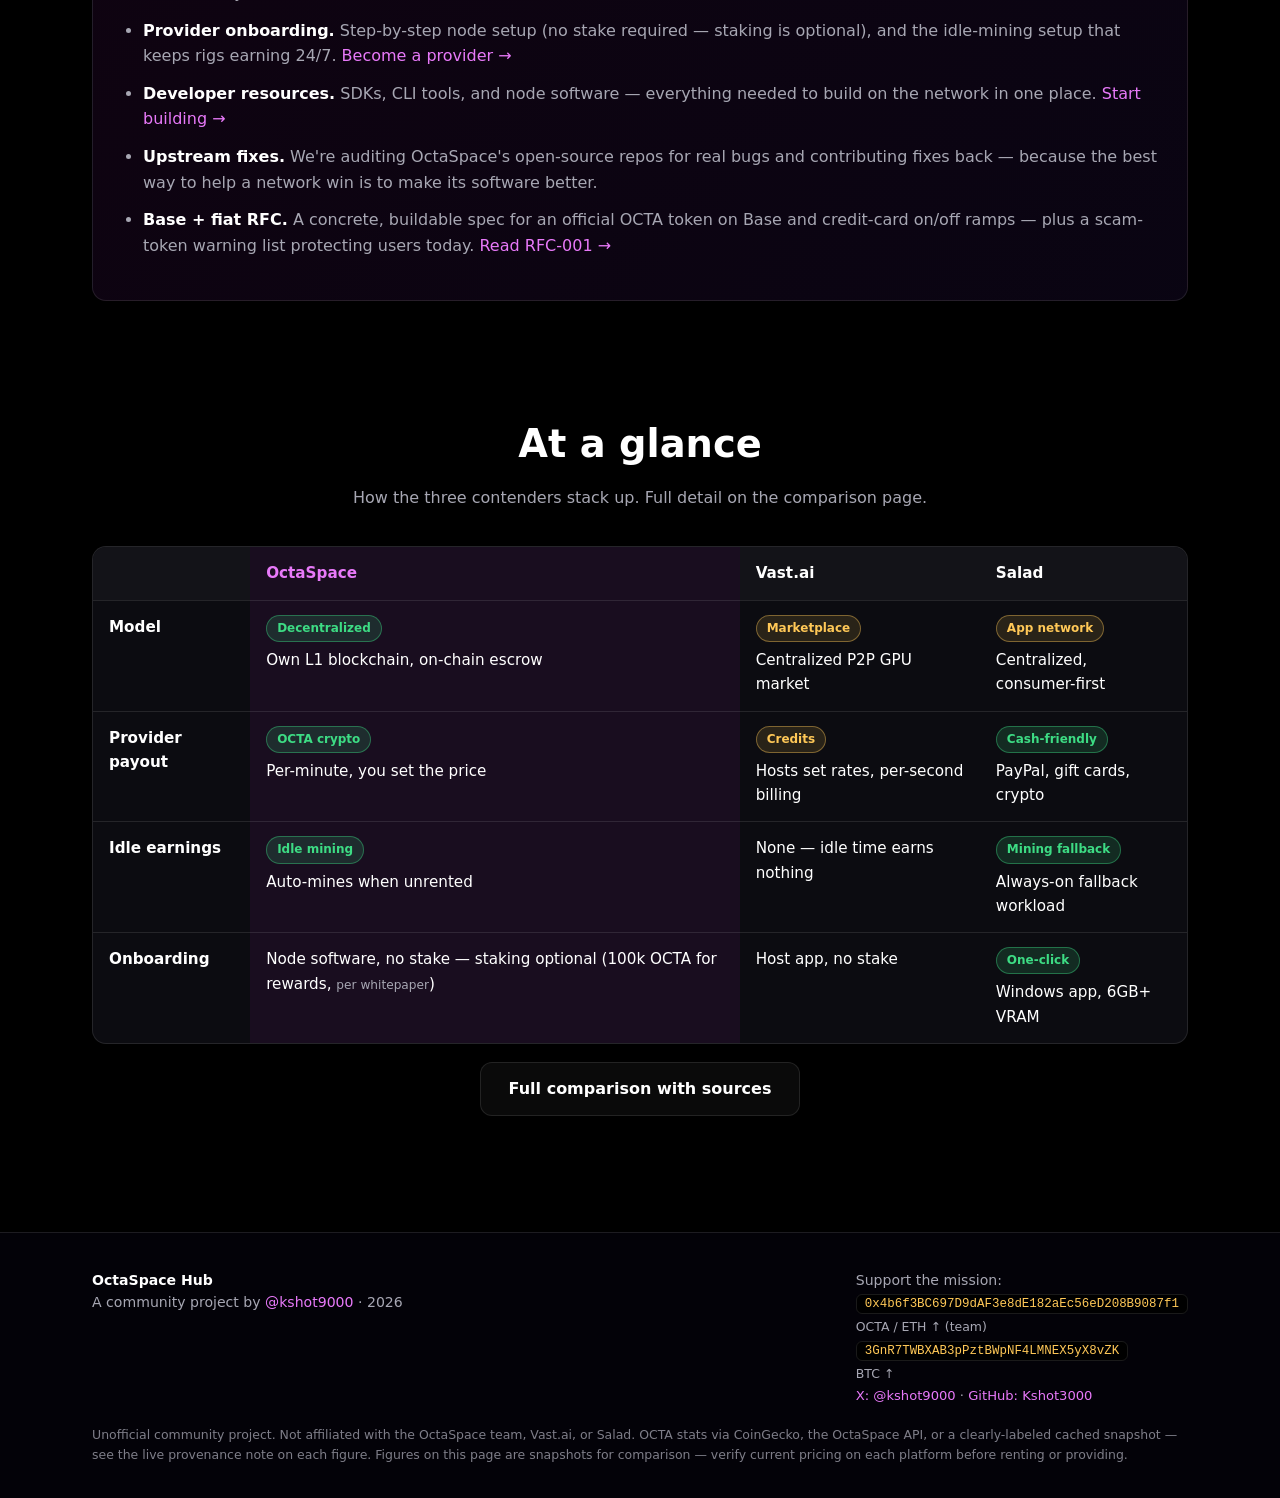
==== commit 5121f0b2: "Re-sync baked fallbacks to 2026-10-11 ~16:52 UTC live pulls (OCTA literal 0.1021->0.099, mcap 4,461," ====
--- a/index.html
+++ b/index.html
@@ -174,7 +174,7 @@
   </div>
   <p class="disclaimer">Unofficial community project. Not affiliated with the OctaSpace team, Vast.ai, or Salad. OCTA stats via CoinGecko, the OctaSpace API, or a clearly-labeled cached snapshot — see the live provenance note on each figure. Figures on this page are snapshots for comparison — verify current pricing on each platform before renting or providing.</p>
 </div></footer>
-<script src="js/app.js?v=px1328"></script>
+<script src="js/app.js?v=px1331"></script>
 <script src="js/fx-bg.js?v=px1206" defer></script>
 </body>
 </html>
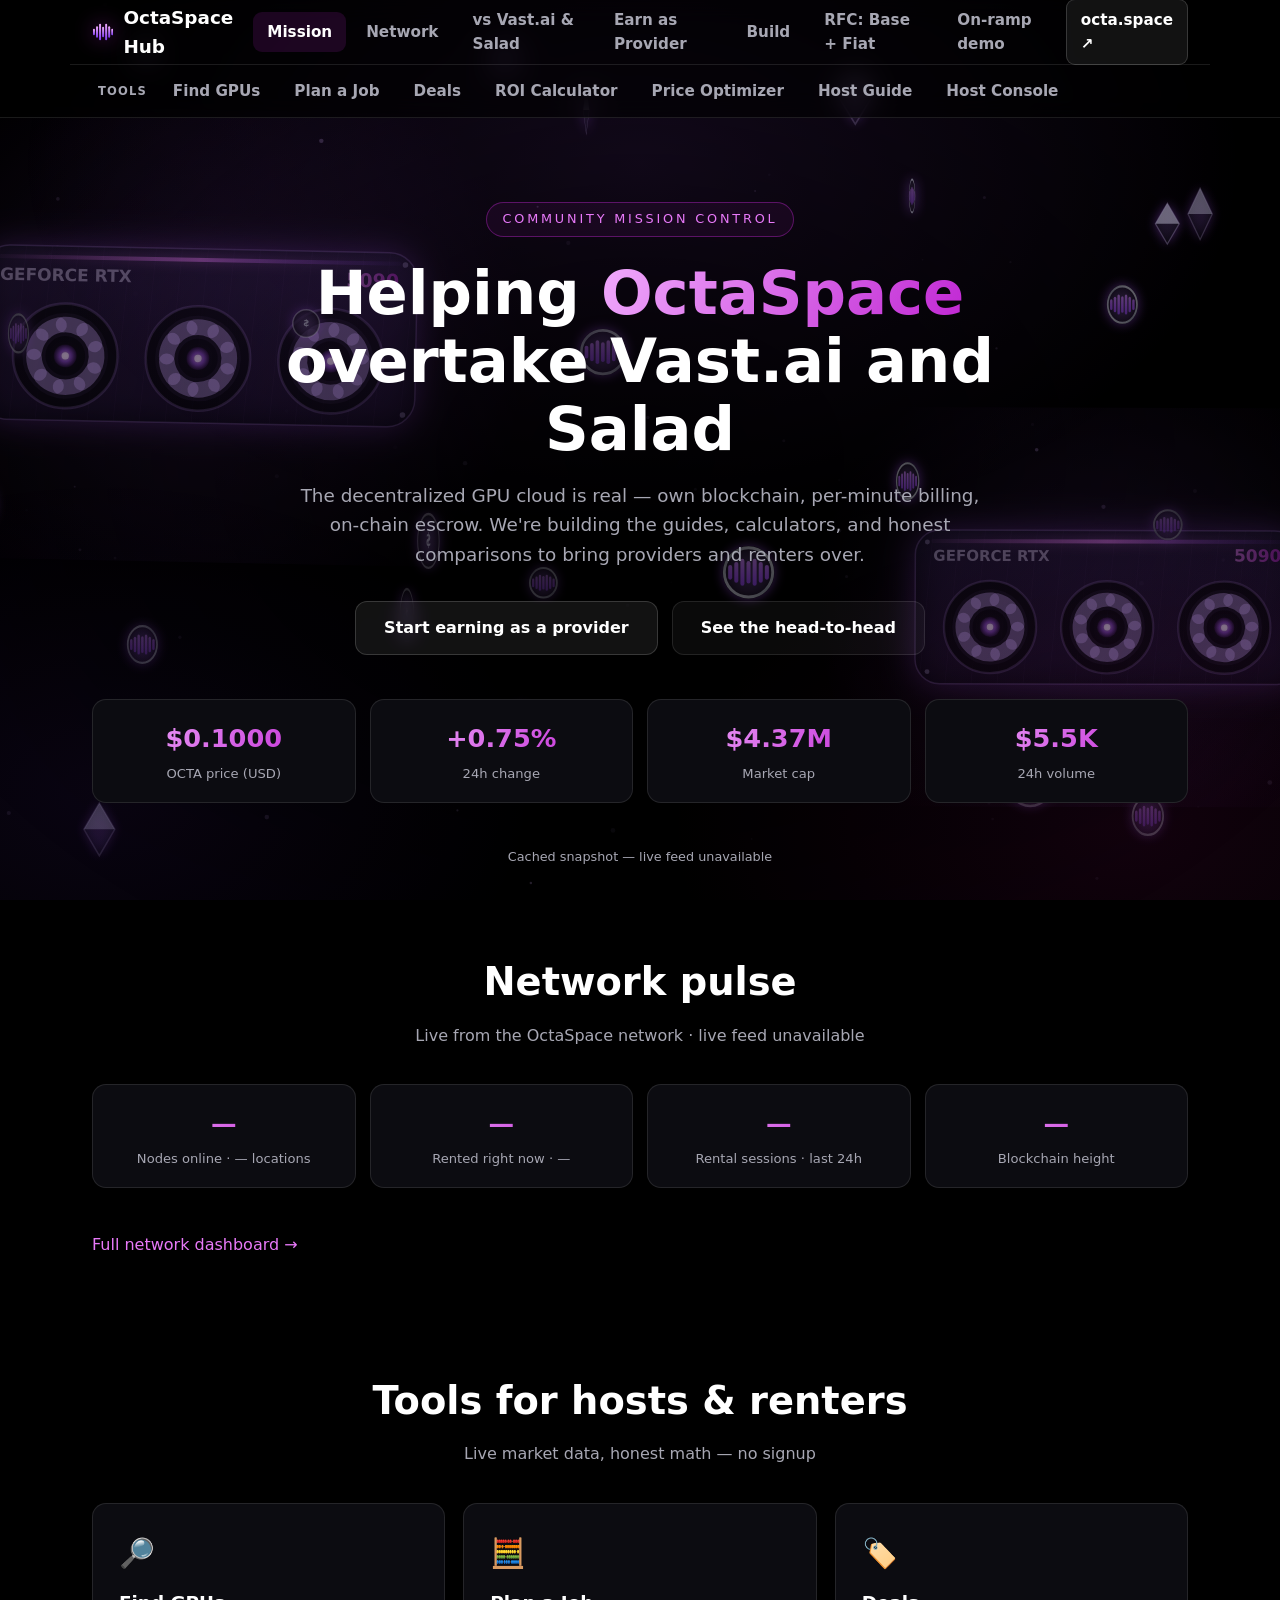
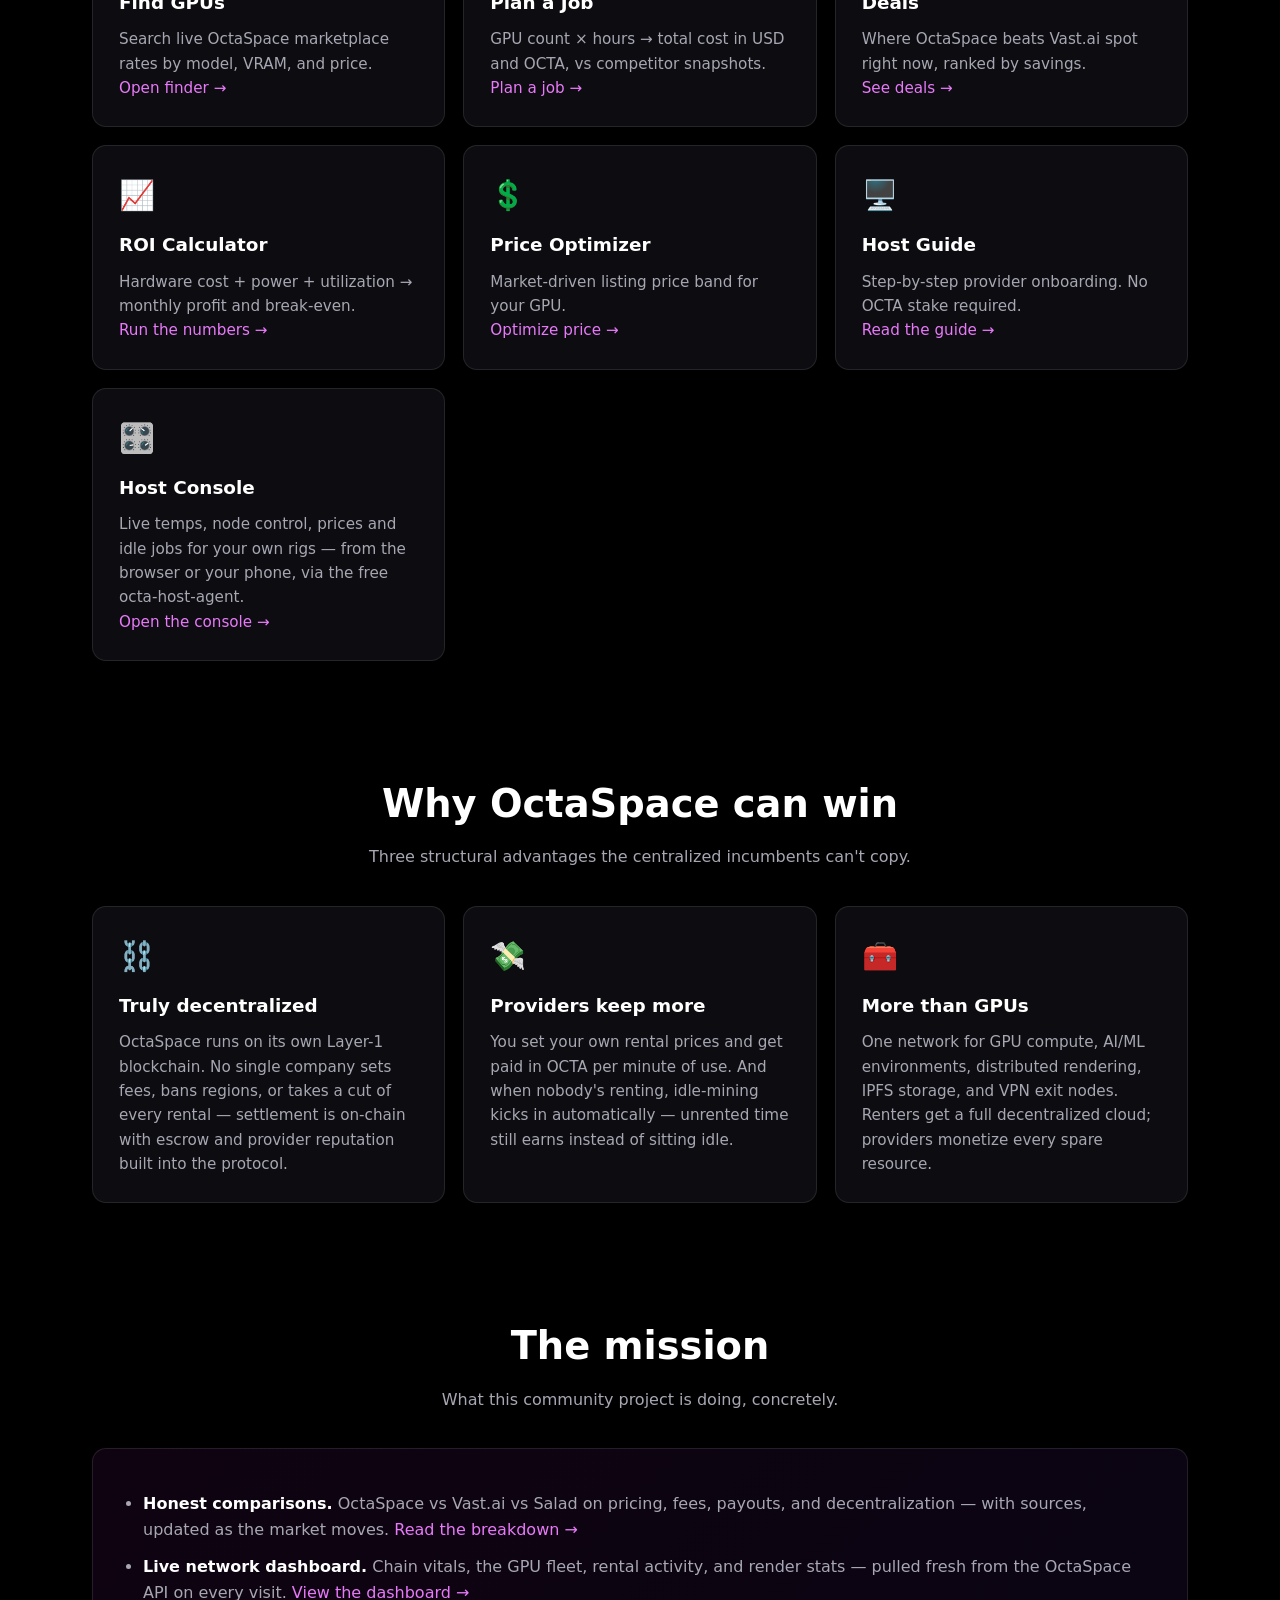
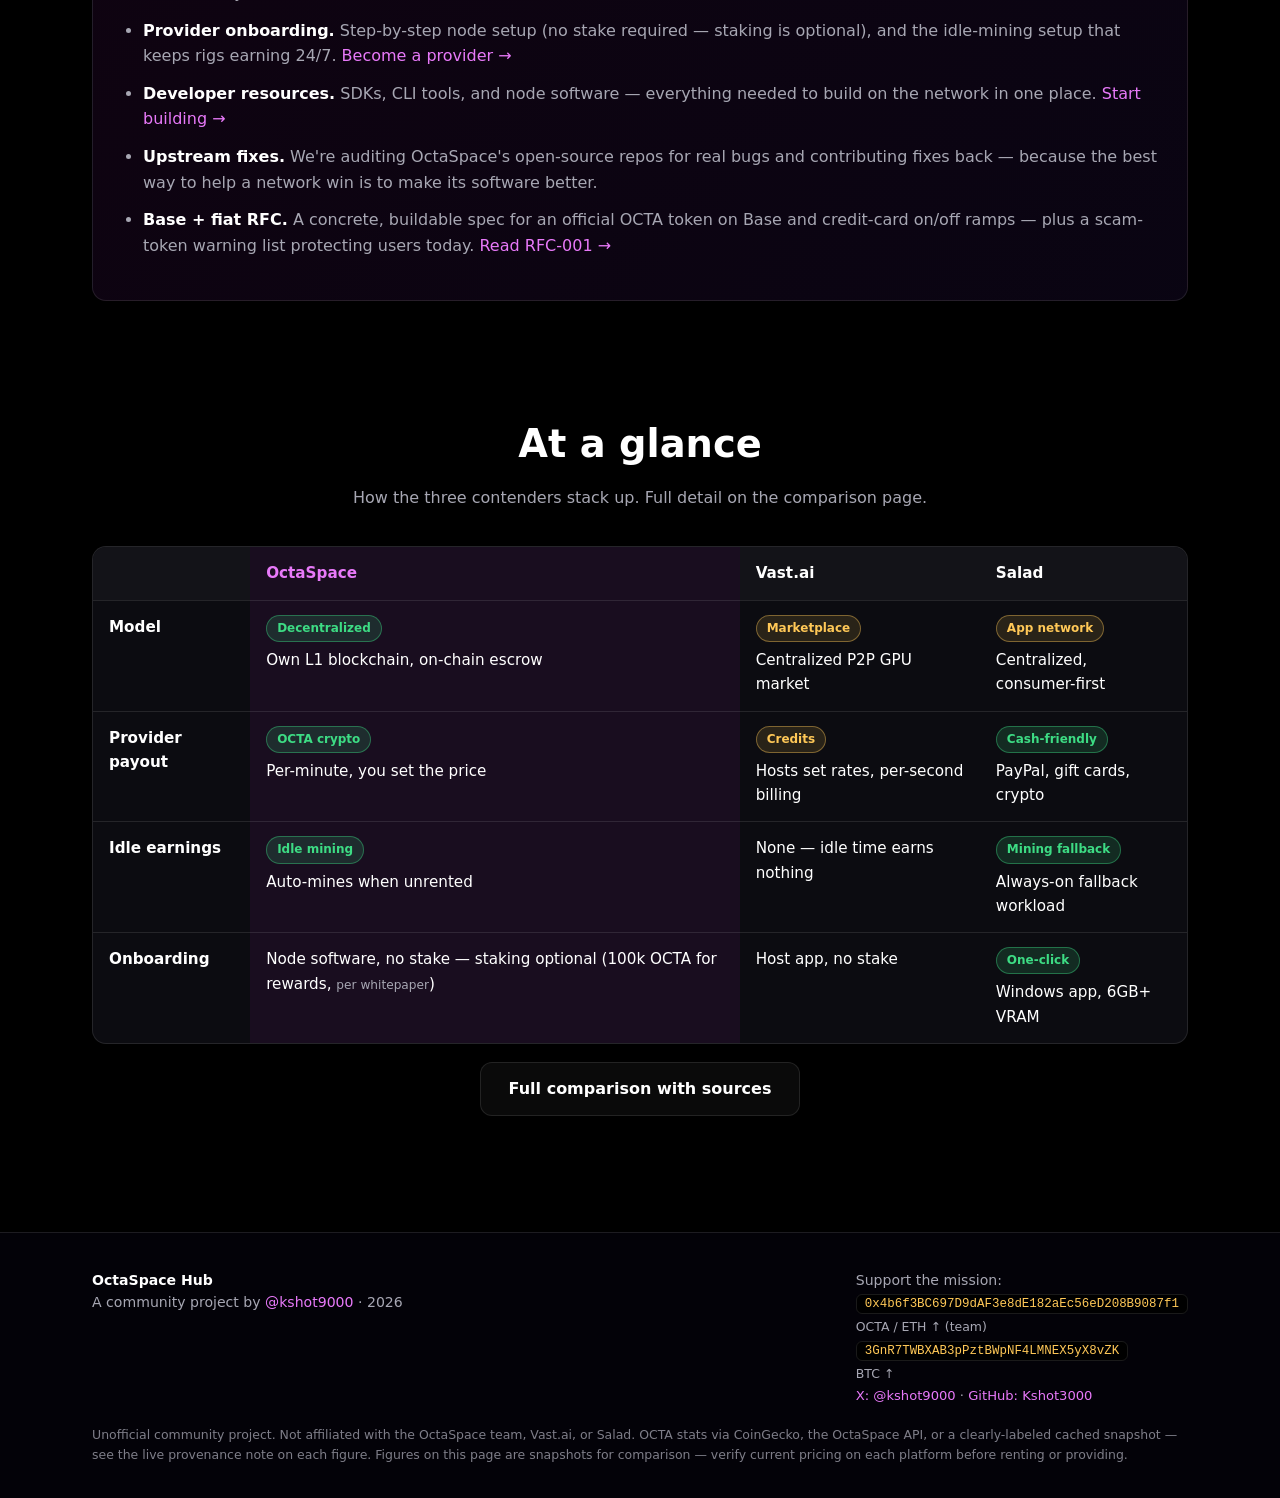
==== commit 161ffac0: "Re-sync baked fallbacks to 2026-10-12 ~19:32 UTC live pulls (OCTA literal 0.099->0.100, mcap 4,323,1" ====
--- a/index.html
+++ b/index.html
@@ -174,7 +174,7 @@
   </div>
   <p class="disclaimer">Unofficial community project. Not affiliated with the OctaSpace team, Vast.ai, or Salad. OCTA stats via CoinGecko, the OctaSpace API, or a clearly-labeled cached snapshot — see the live provenance note on each figure. Figures on this page are snapshots for comparison — verify current pricing on each platform before renting or providing.</p>
 </div></footer>
-<script src="js/app.js?v=px1331"></script>
+<script src="js/app.js?v=px1334"></script>
 <script src="js/fx-bg.js?v=px1206" defer></script>
 </body>
 </html>
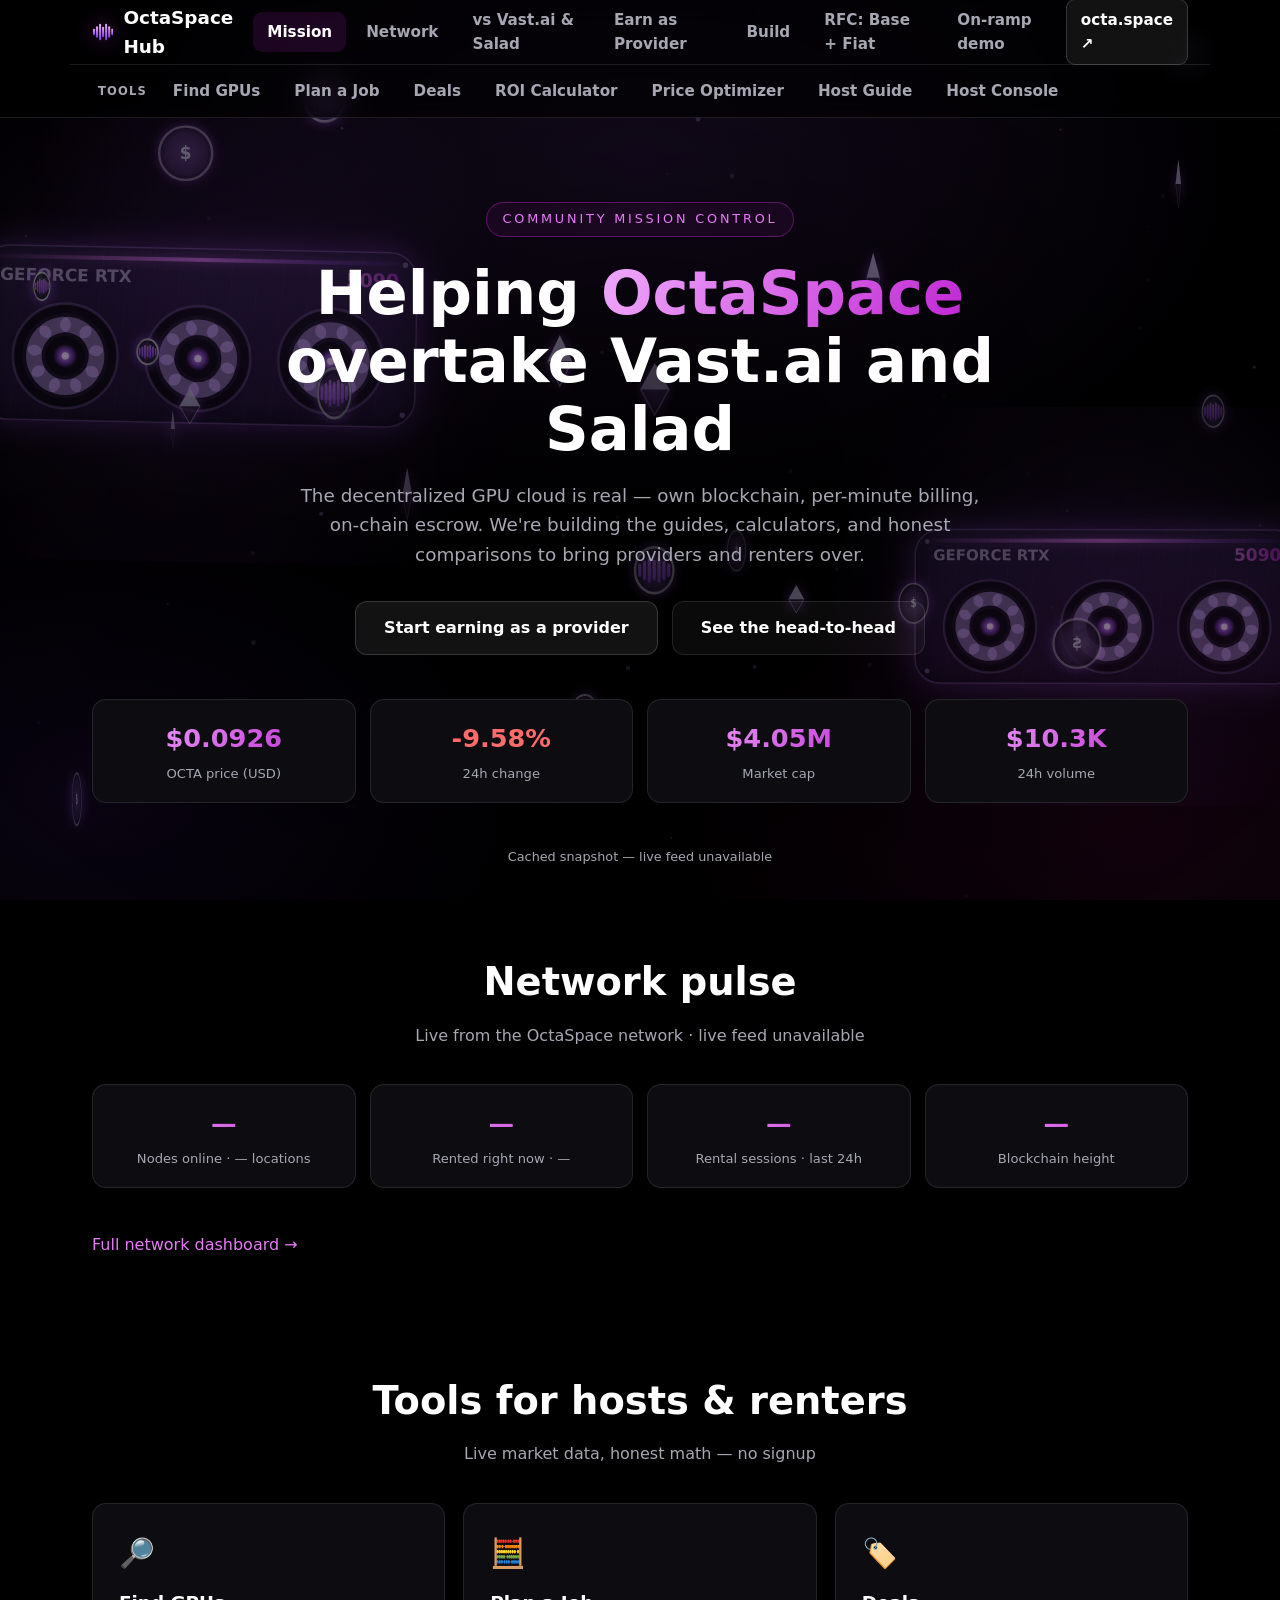
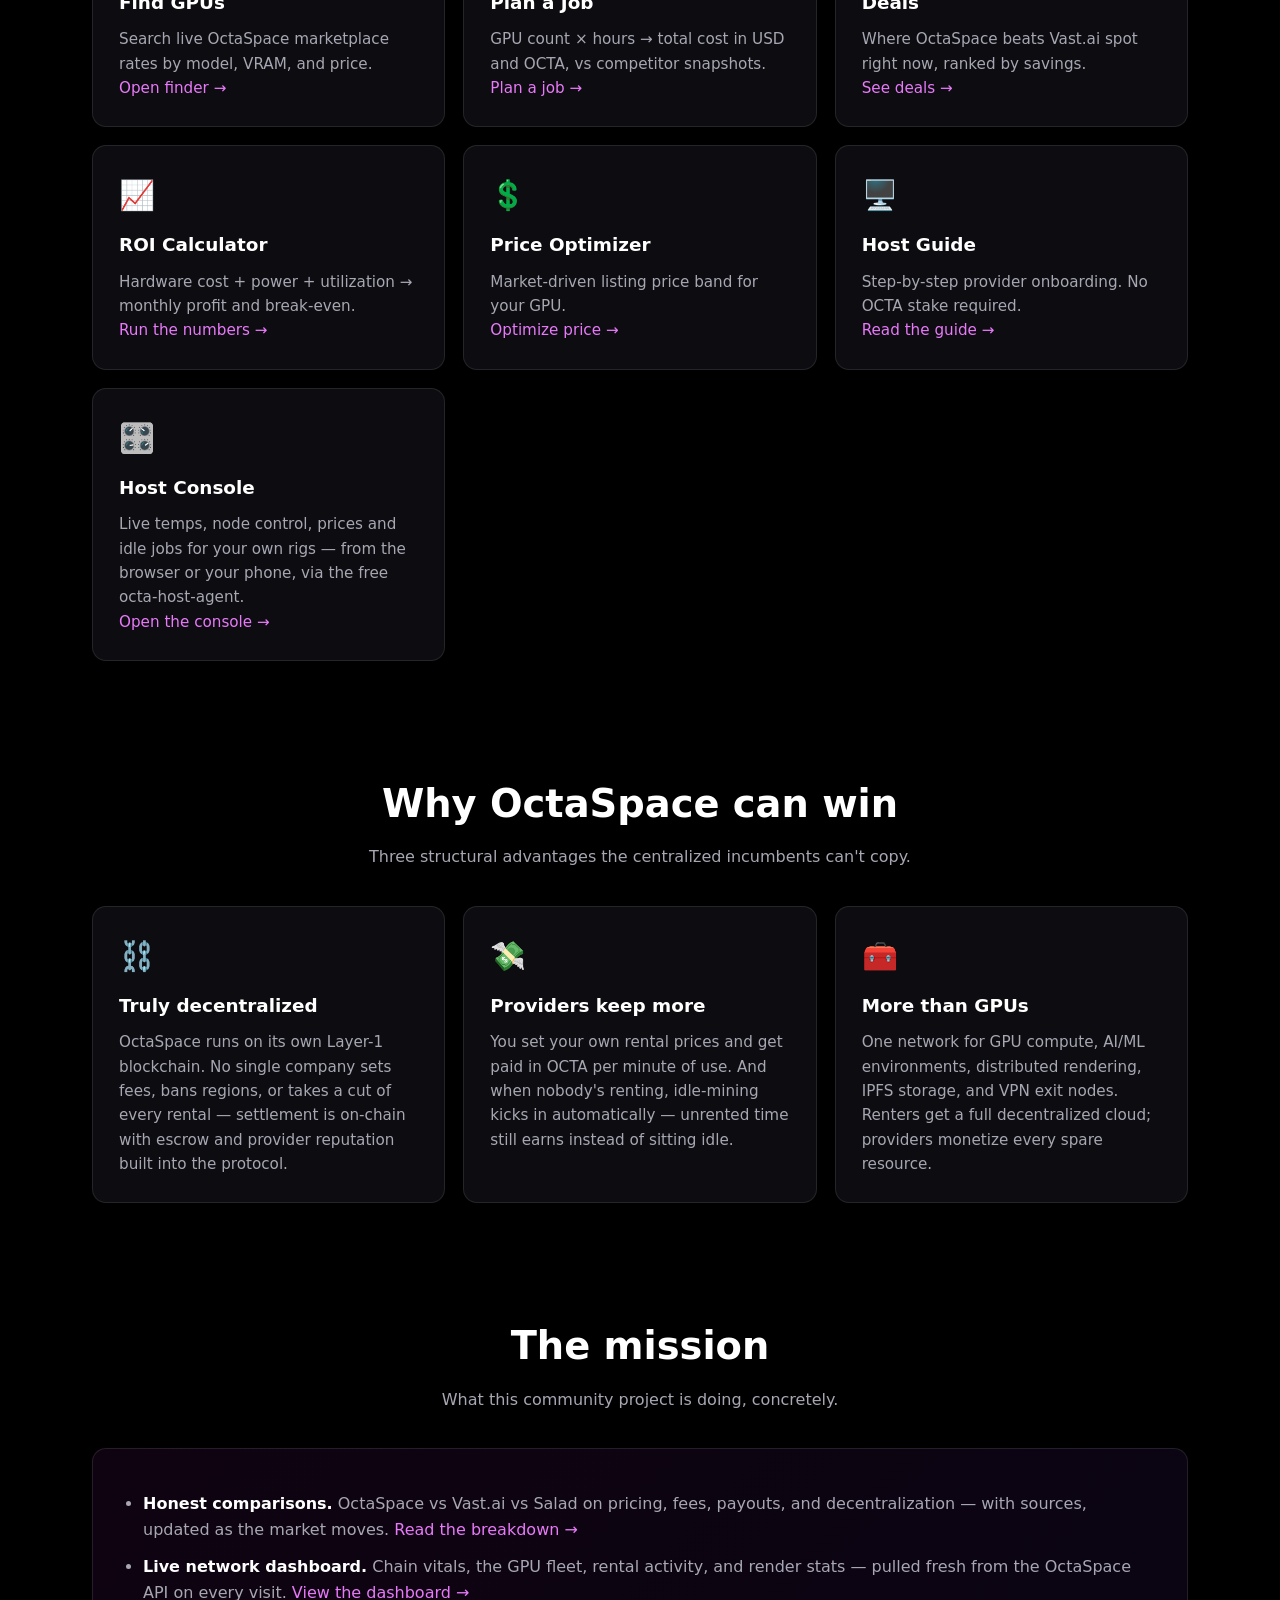
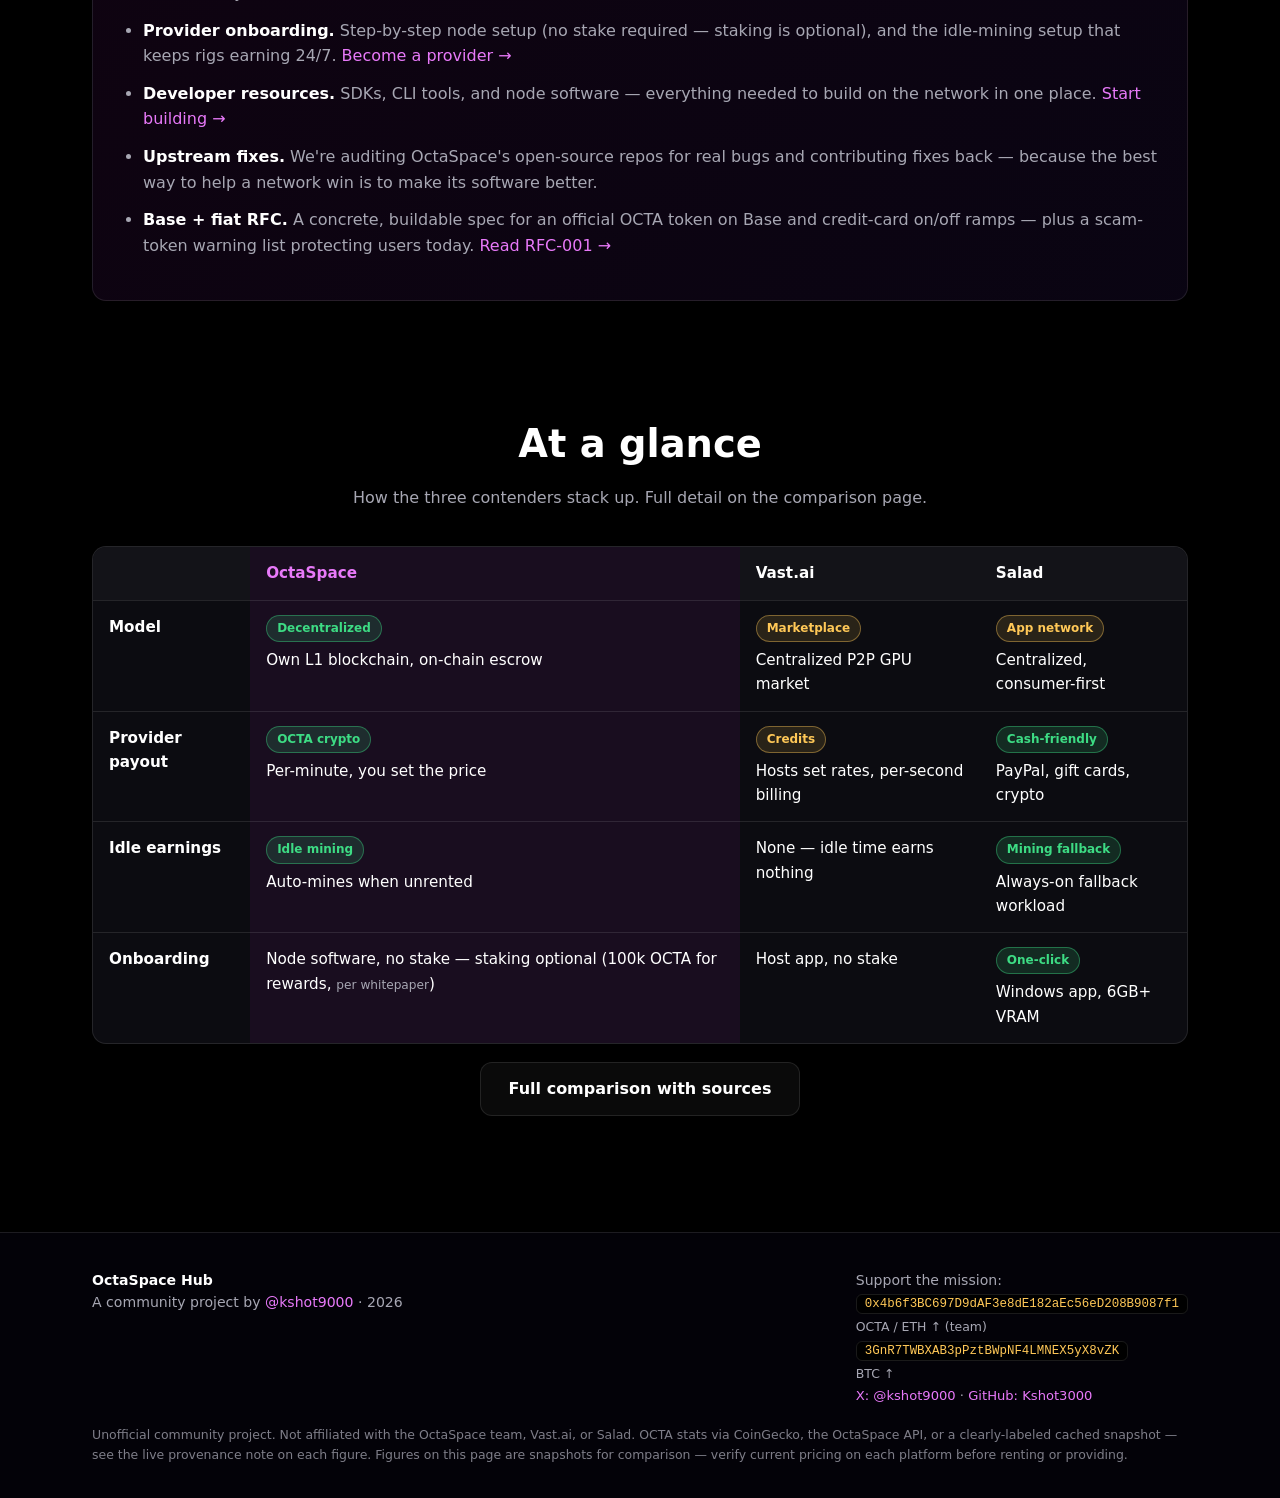
==== commit 6724931c: "Re-sync baked fallbacks to 2026-10-13 ~16:50 UTC live pulls (OCTA literal 0.100->0.0926, mcap 4,371," ====
--- a/index.html
+++ b/index.html
@@ -174,7 +174,7 @@
   </div>
   <p class="disclaimer">Unofficial community project. Not affiliated with the OctaSpace team, Vast.ai, or Salad. OCTA stats via CoinGecko, the OctaSpace API, or a clearly-labeled cached snapshot — see the live provenance note on each figure. Figures on this page are snapshots for comparison — verify current pricing on each platform before renting or providing.</p>
 </div></footer>
-<script src="js/app.js?v=px1334"></script>
+<script src="js/app.js?v=px1337"></script>
 <script src="js/fx-bg.js?v=px1206" defer></script>
 </body>
 </html>
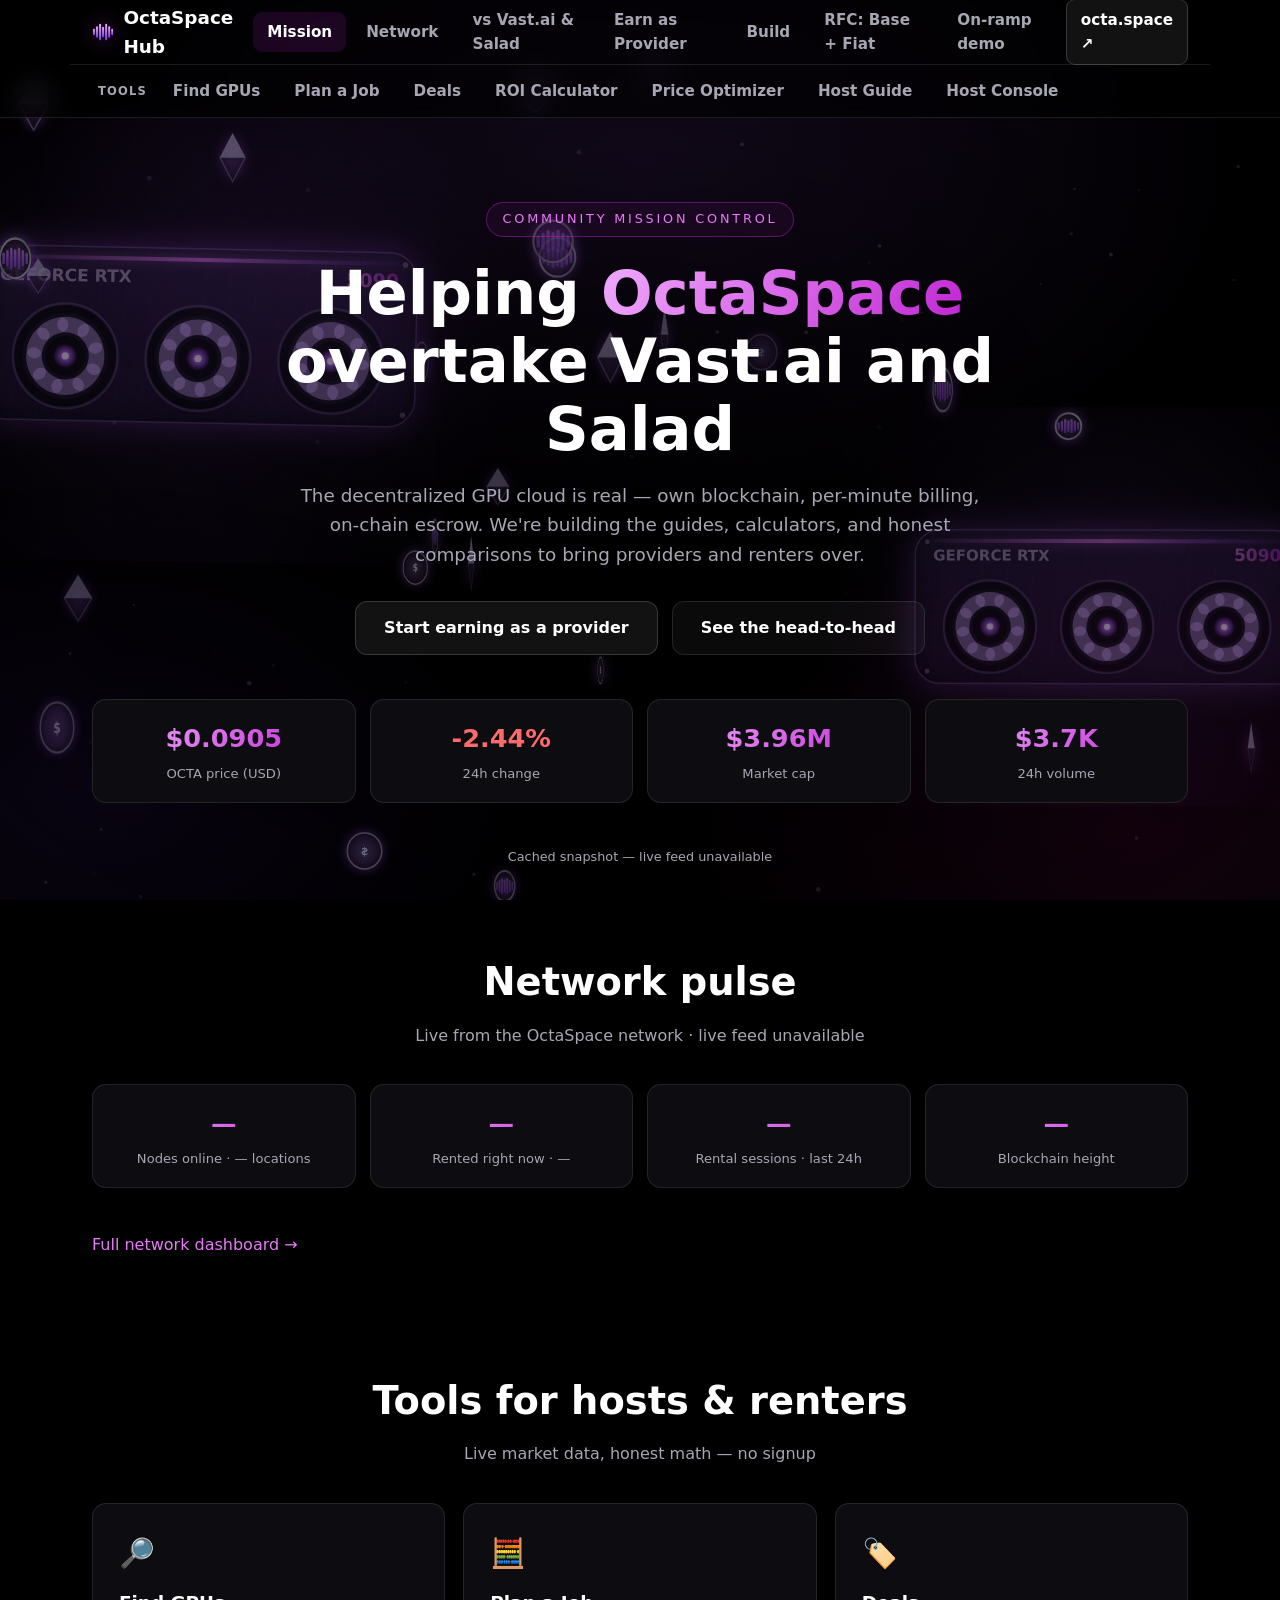
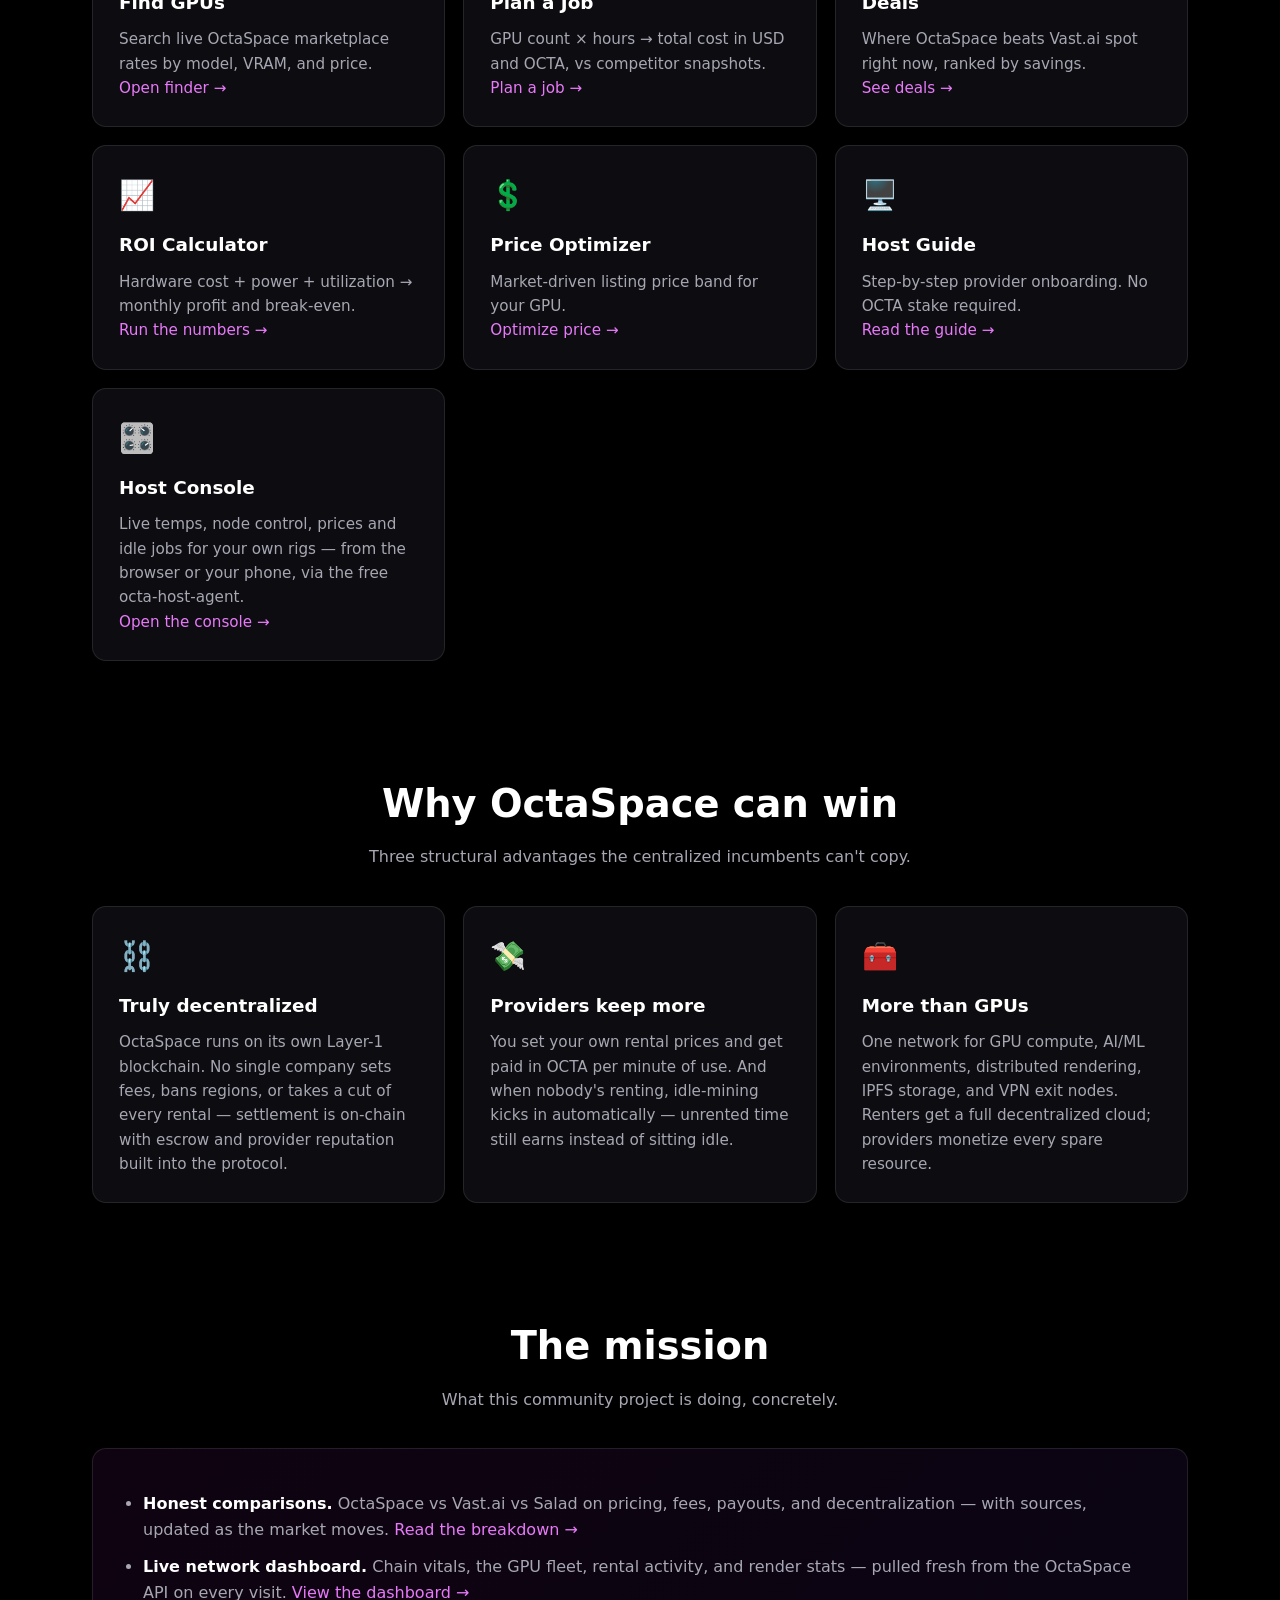
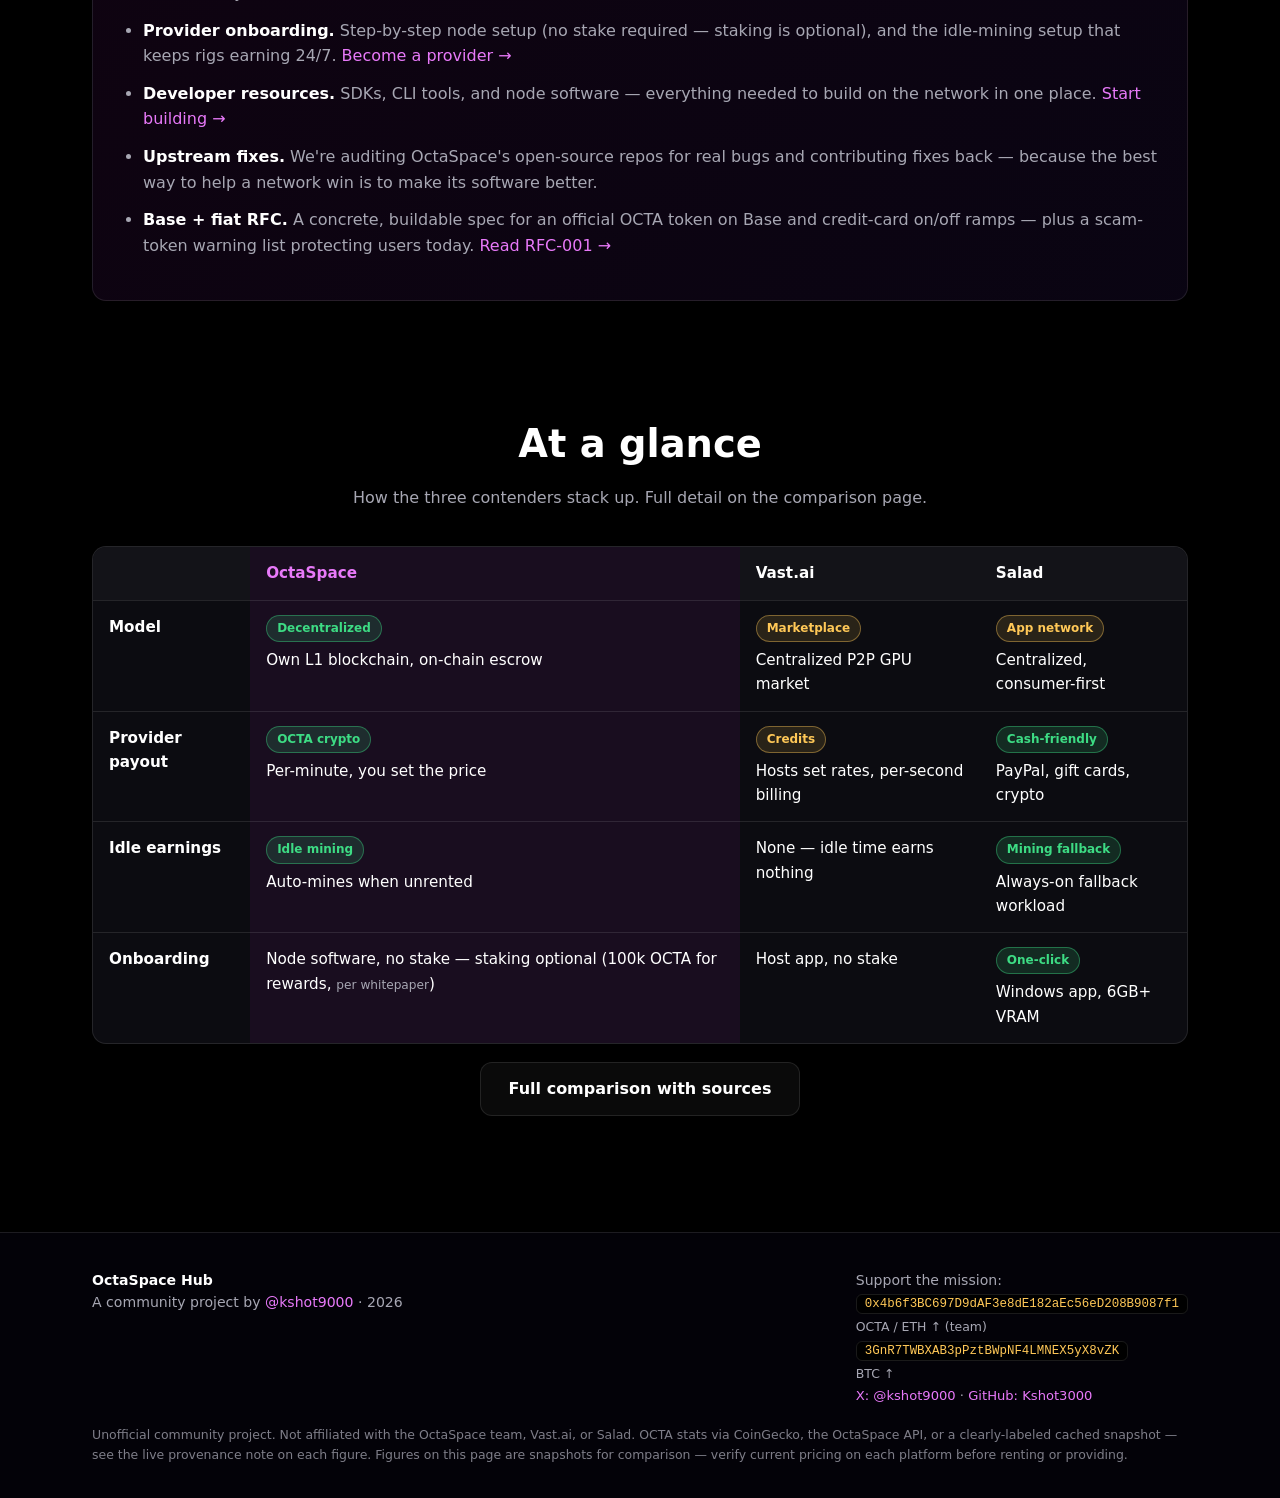
==== commit 52e312ec: "Re-sync baked fallbacks to 2026-10-14 ~17:13 UTC live pulls (OCTA literal 0.0926->0.0905, mcap 4,048" ====
--- a/index.html
+++ b/index.html
@@ -174,7 +174,7 @@
   </div>
   <p class="disclaimer">Unofficial community project. Not affiliated with the OctaSpace team, Vast.ai, or Salad. OCTA stats via CoinGecko, the OctaSpace API, or a clearly-labeled cached snapshot — see the live provenance note on each figure. Figures on this page are snapshots for comparison — verify current pricing on each platform before renting or providing.</p>
 </div></footer>
-<script src="js/app.js?v=px1337"></script>
+<script src="js/app.js?v=px1340"></script>
 <script src="js/fx-bg.js?v=px1206" defer></script>
 </body>
 </html>
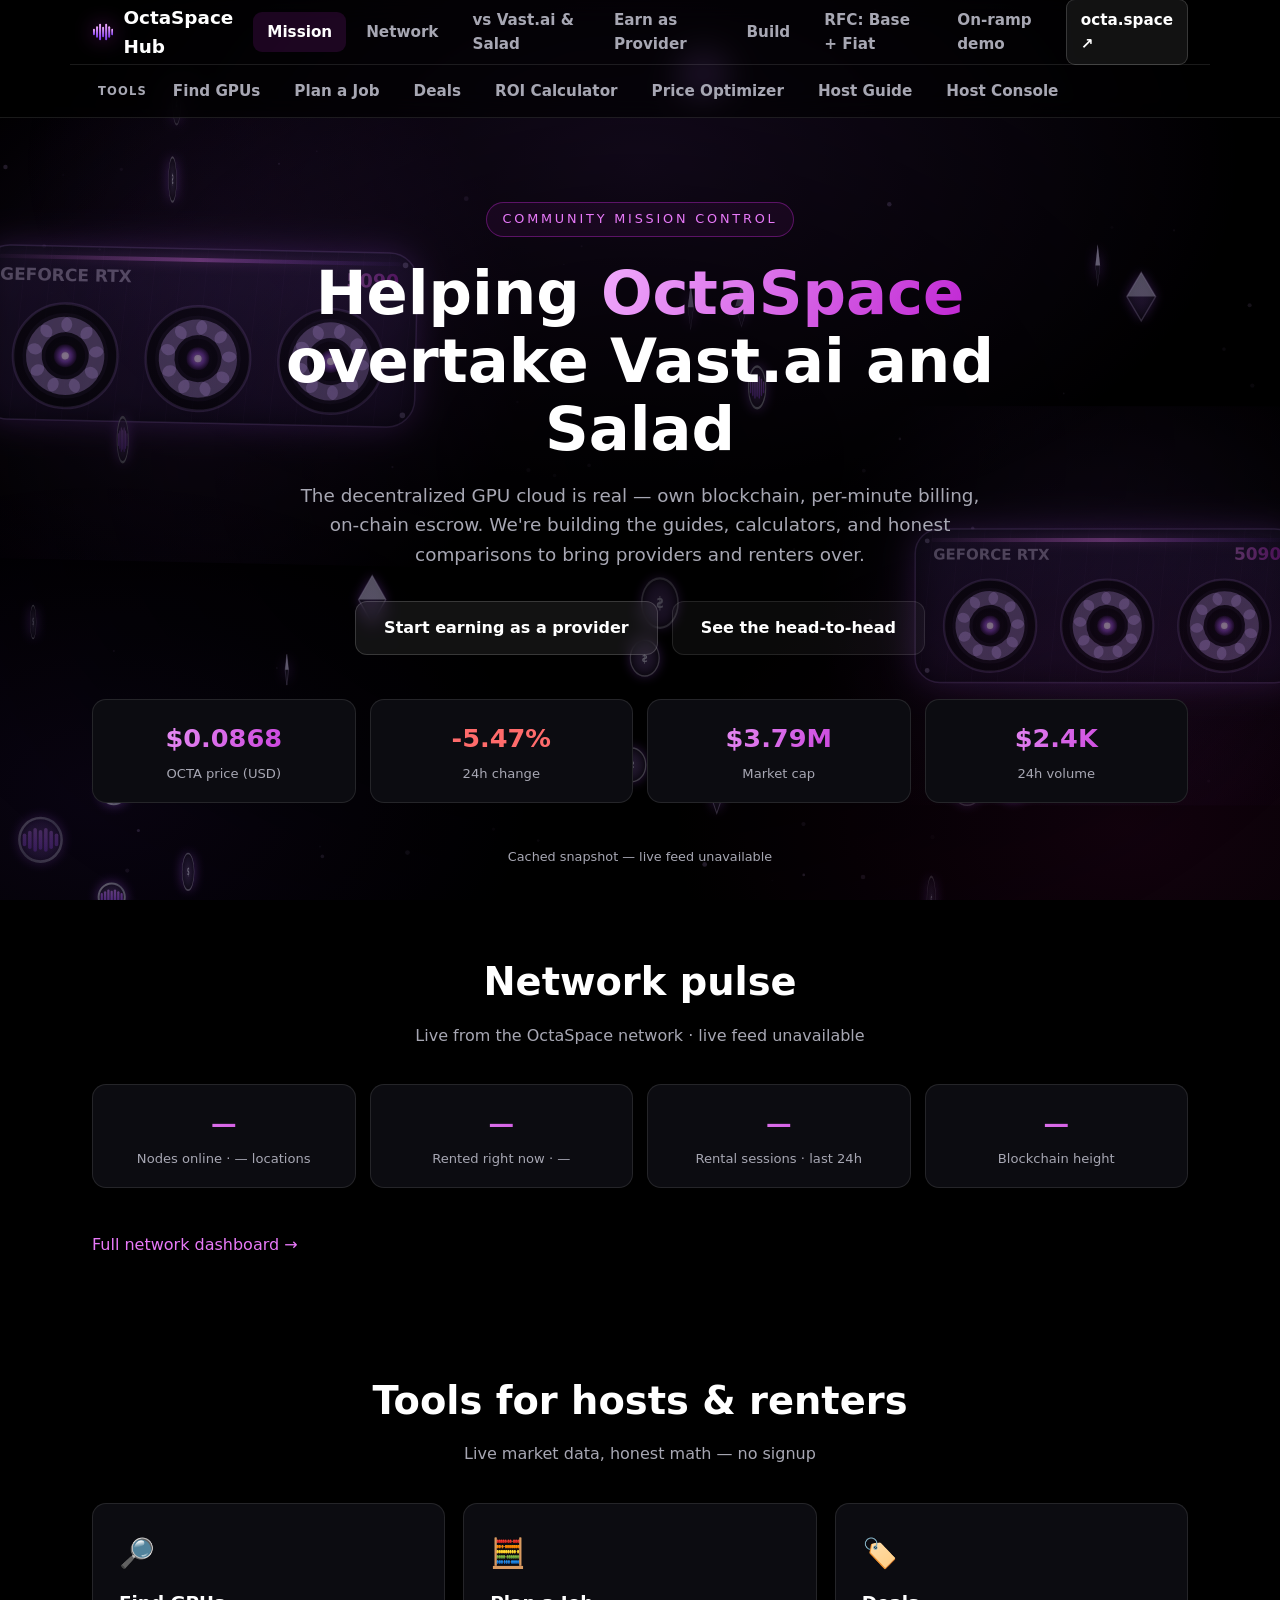
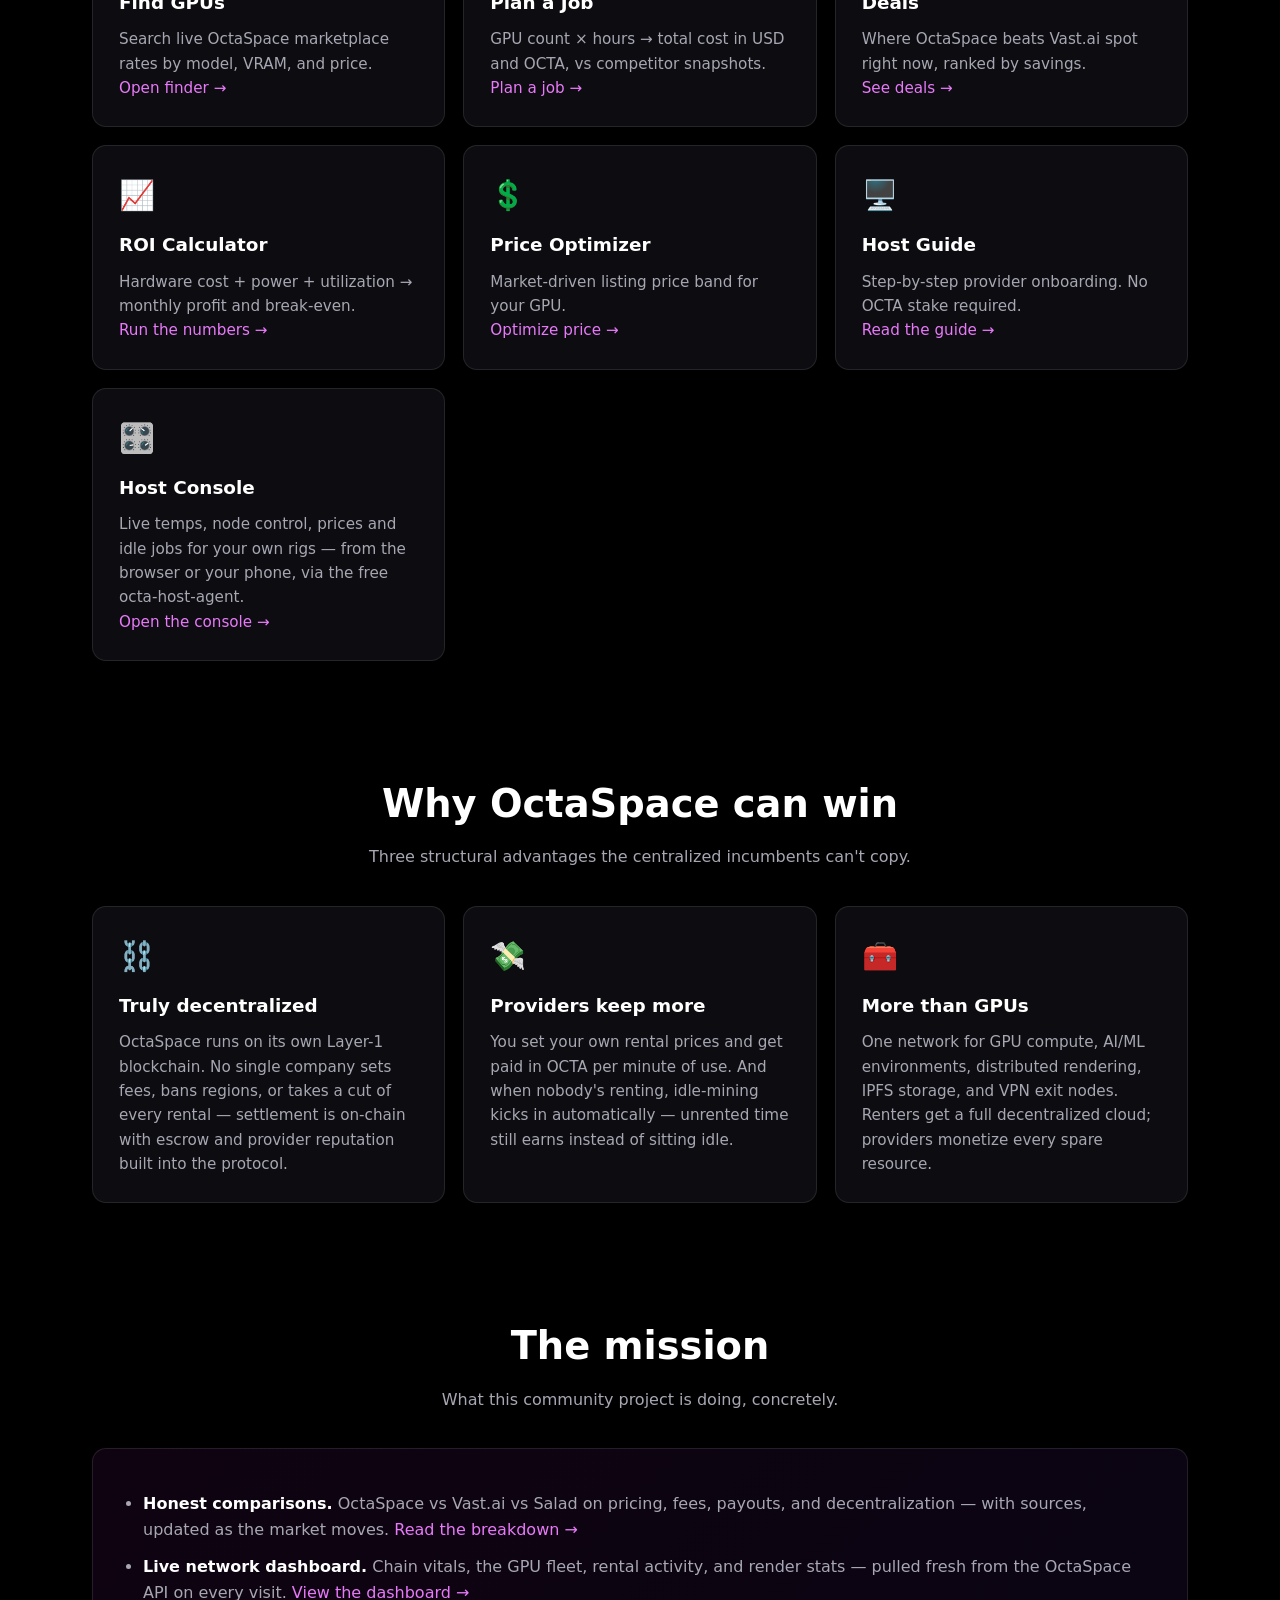
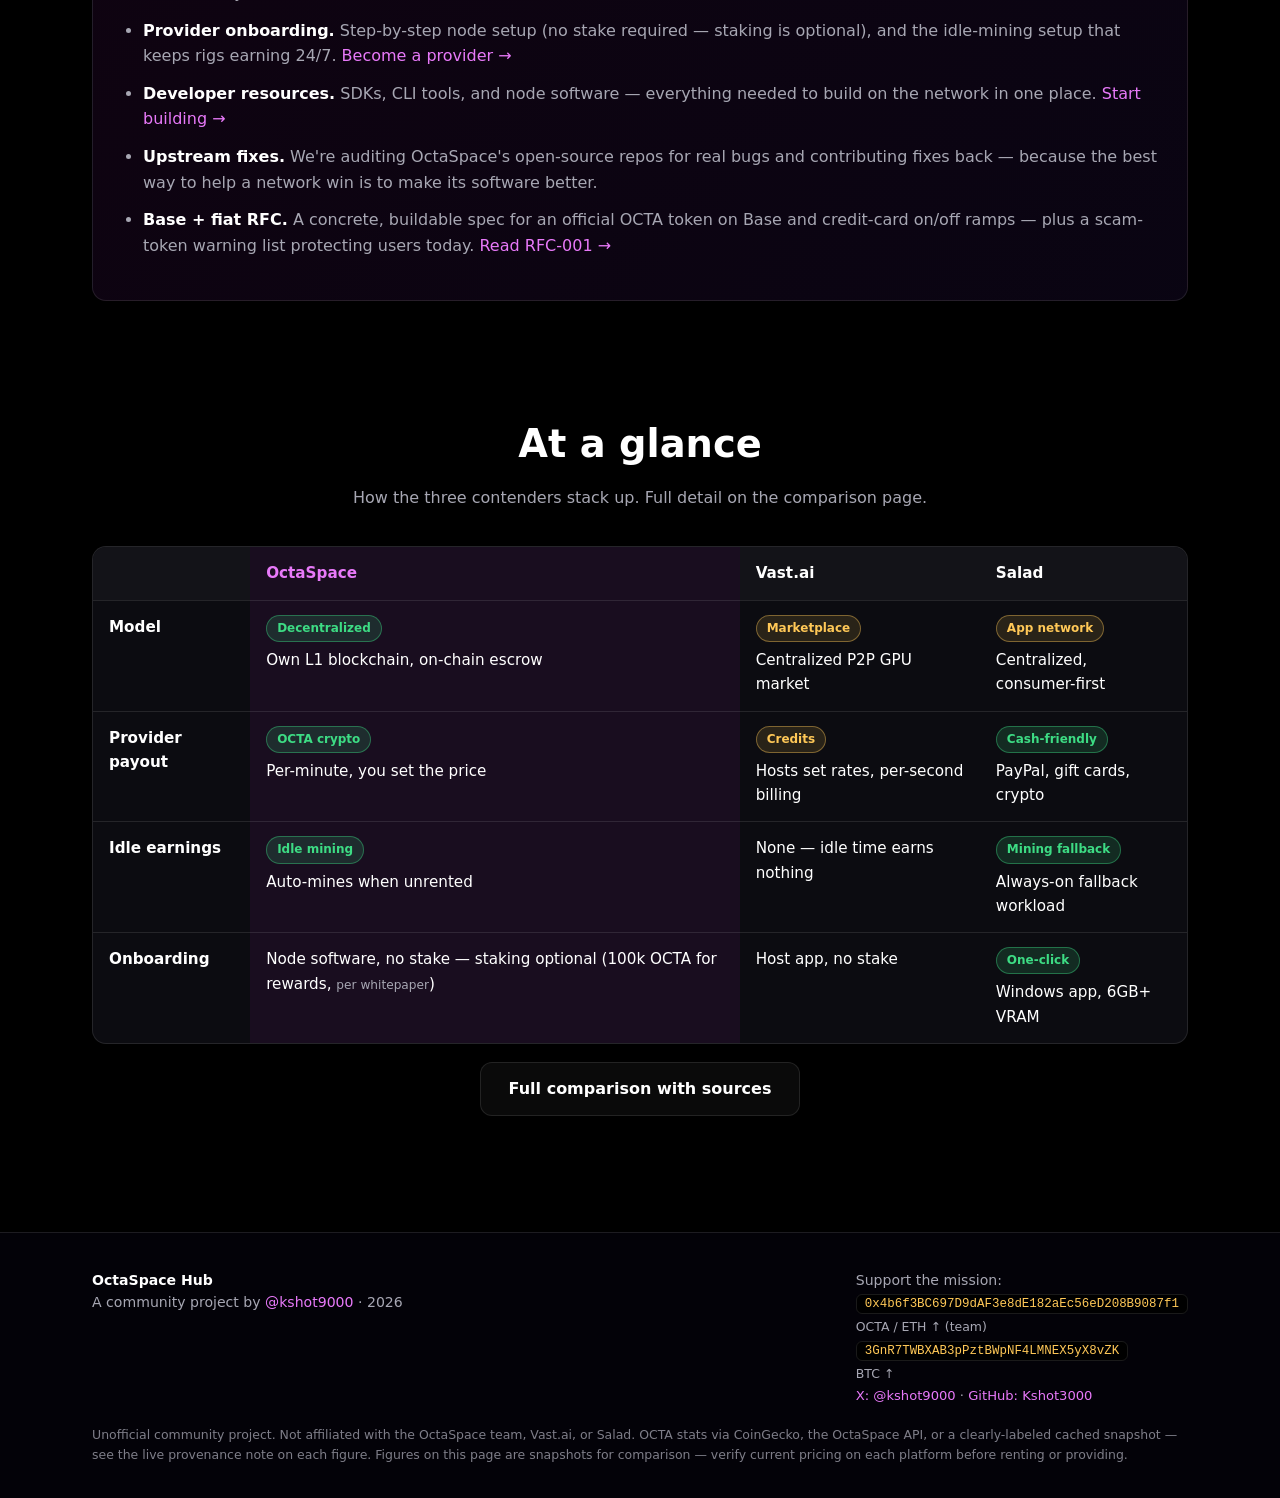
==== commit 6127e6dd: "Re-sync baked fallbacks to 2026-10-15 ~16:51 UTC live pulls (OCTA literal 0.0905->0.0868, mcap 3,956" ====
--- a/index.html
+++ b/index.html
@@ -174,7 +174,7 @@
   </div>
   <p class="disclaimer">Unofficial community project. Not affiliated with the OctaSpace team, Vast.ai, or Salad. OCTA stats via CoinGecko, the OctaSpace API, or a clearly-labeled cached snapshot — see the live provenance note on each figure. Figures on this page are snapshots for comparison — verify current pricing on each platform before renting or providing.</p>
 </div></footer>
-<script src="js/app.js?v=px1340"></script>
+<script src="js/app.js?v=px1343"></script>
 <script src="js/fx-bg.js?v=px1206" defer></script>
 </body>
 </html>
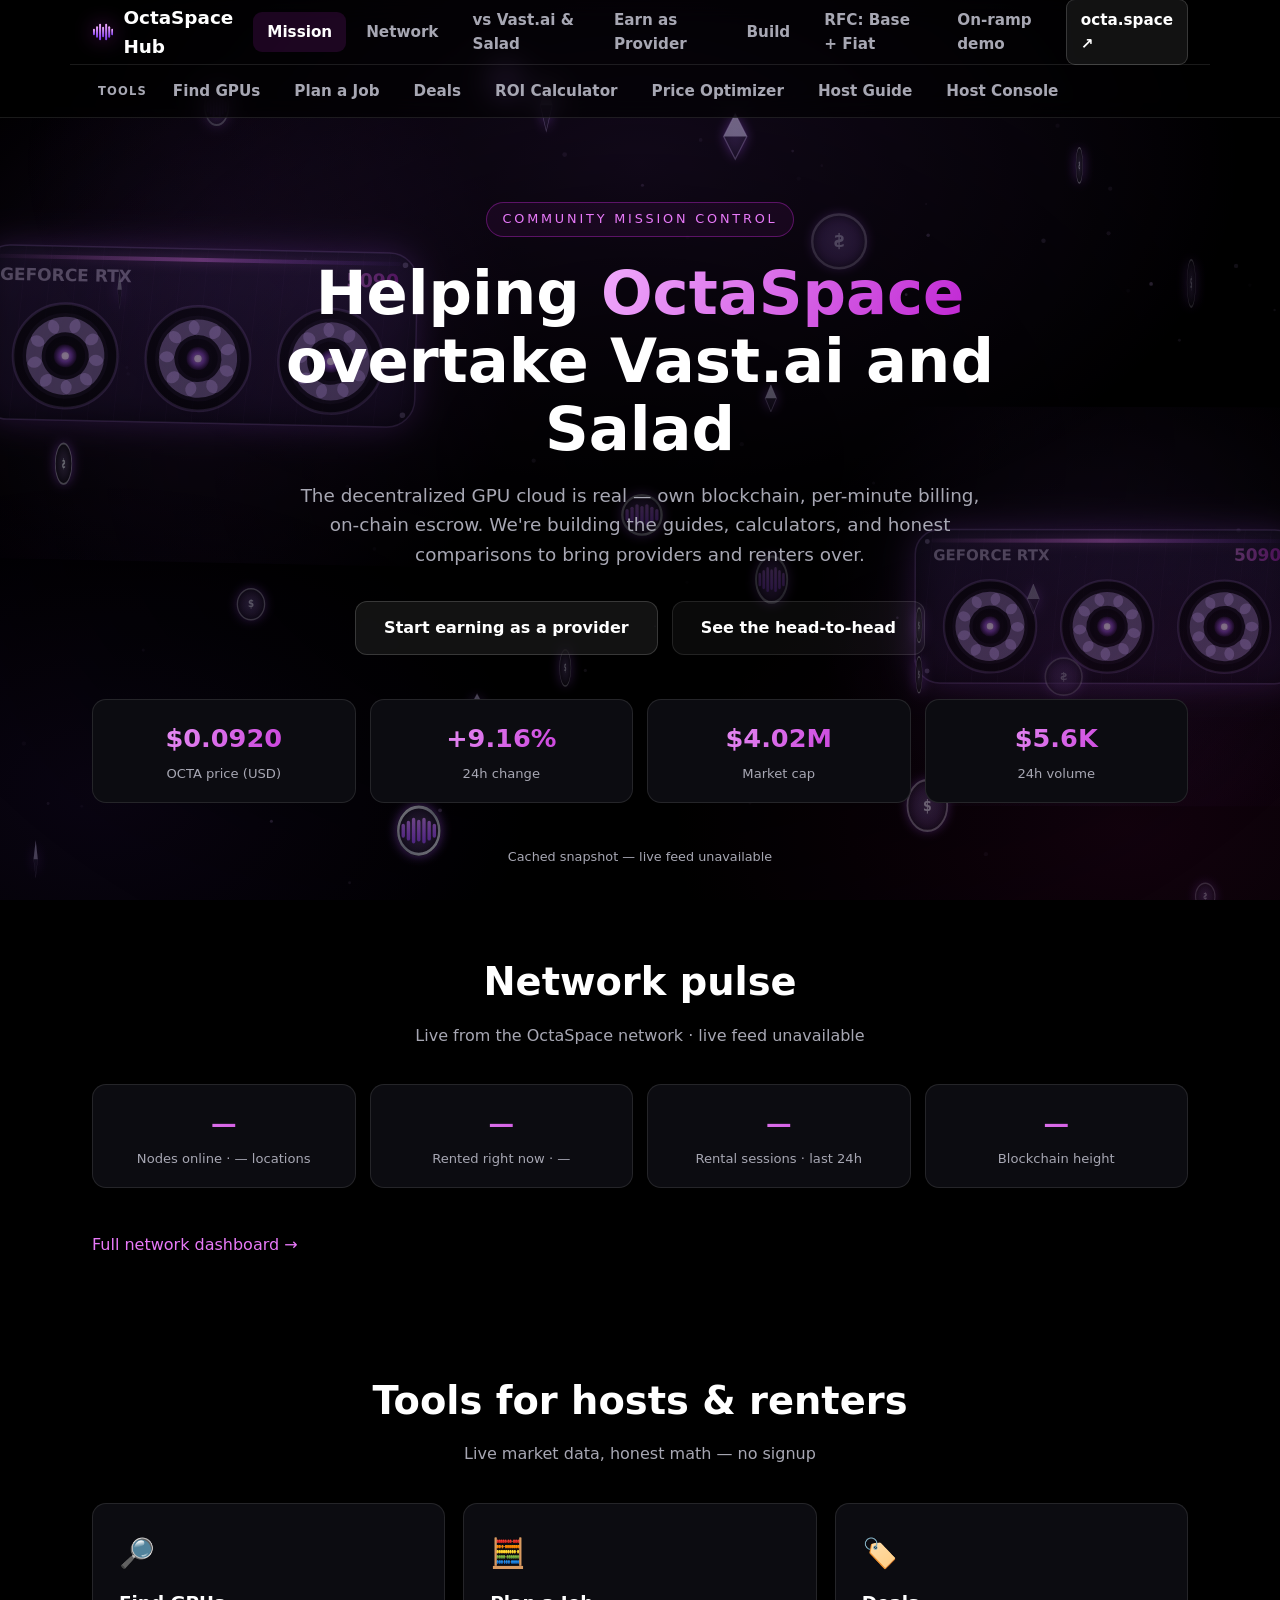
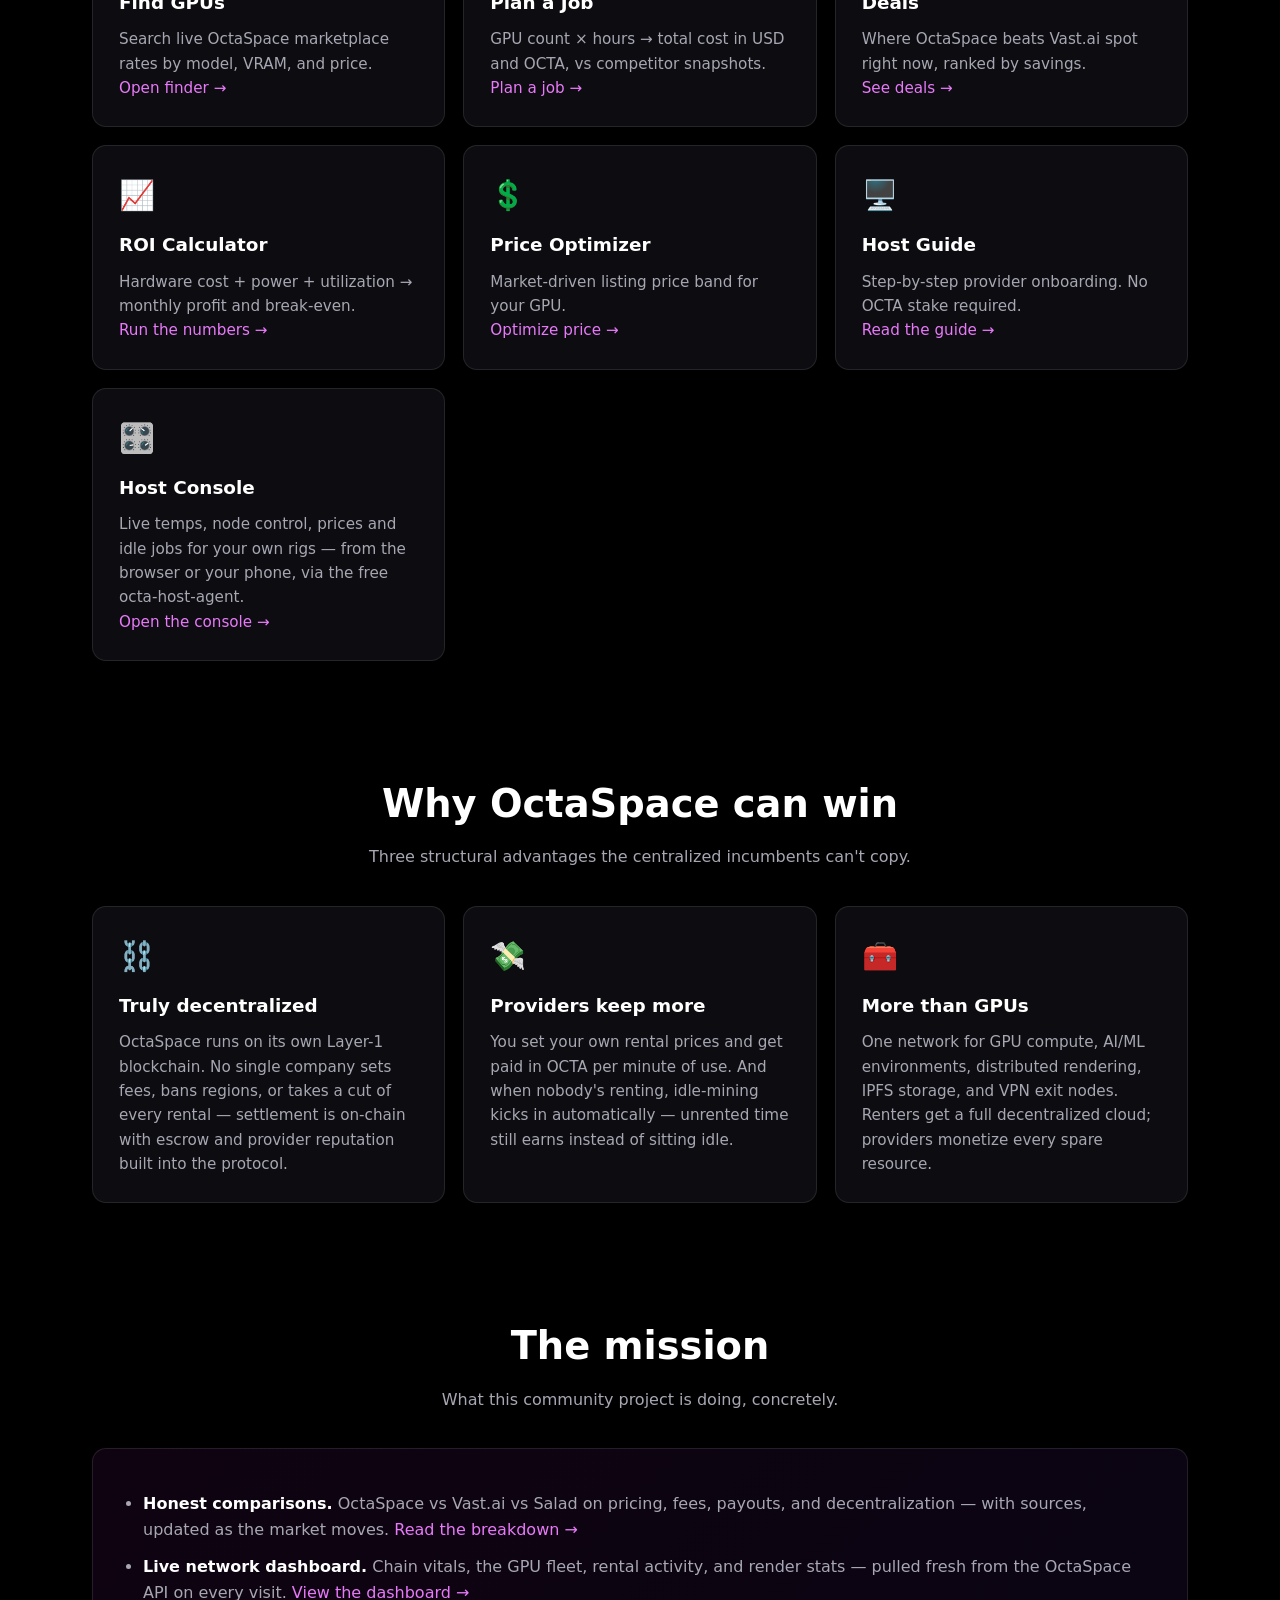
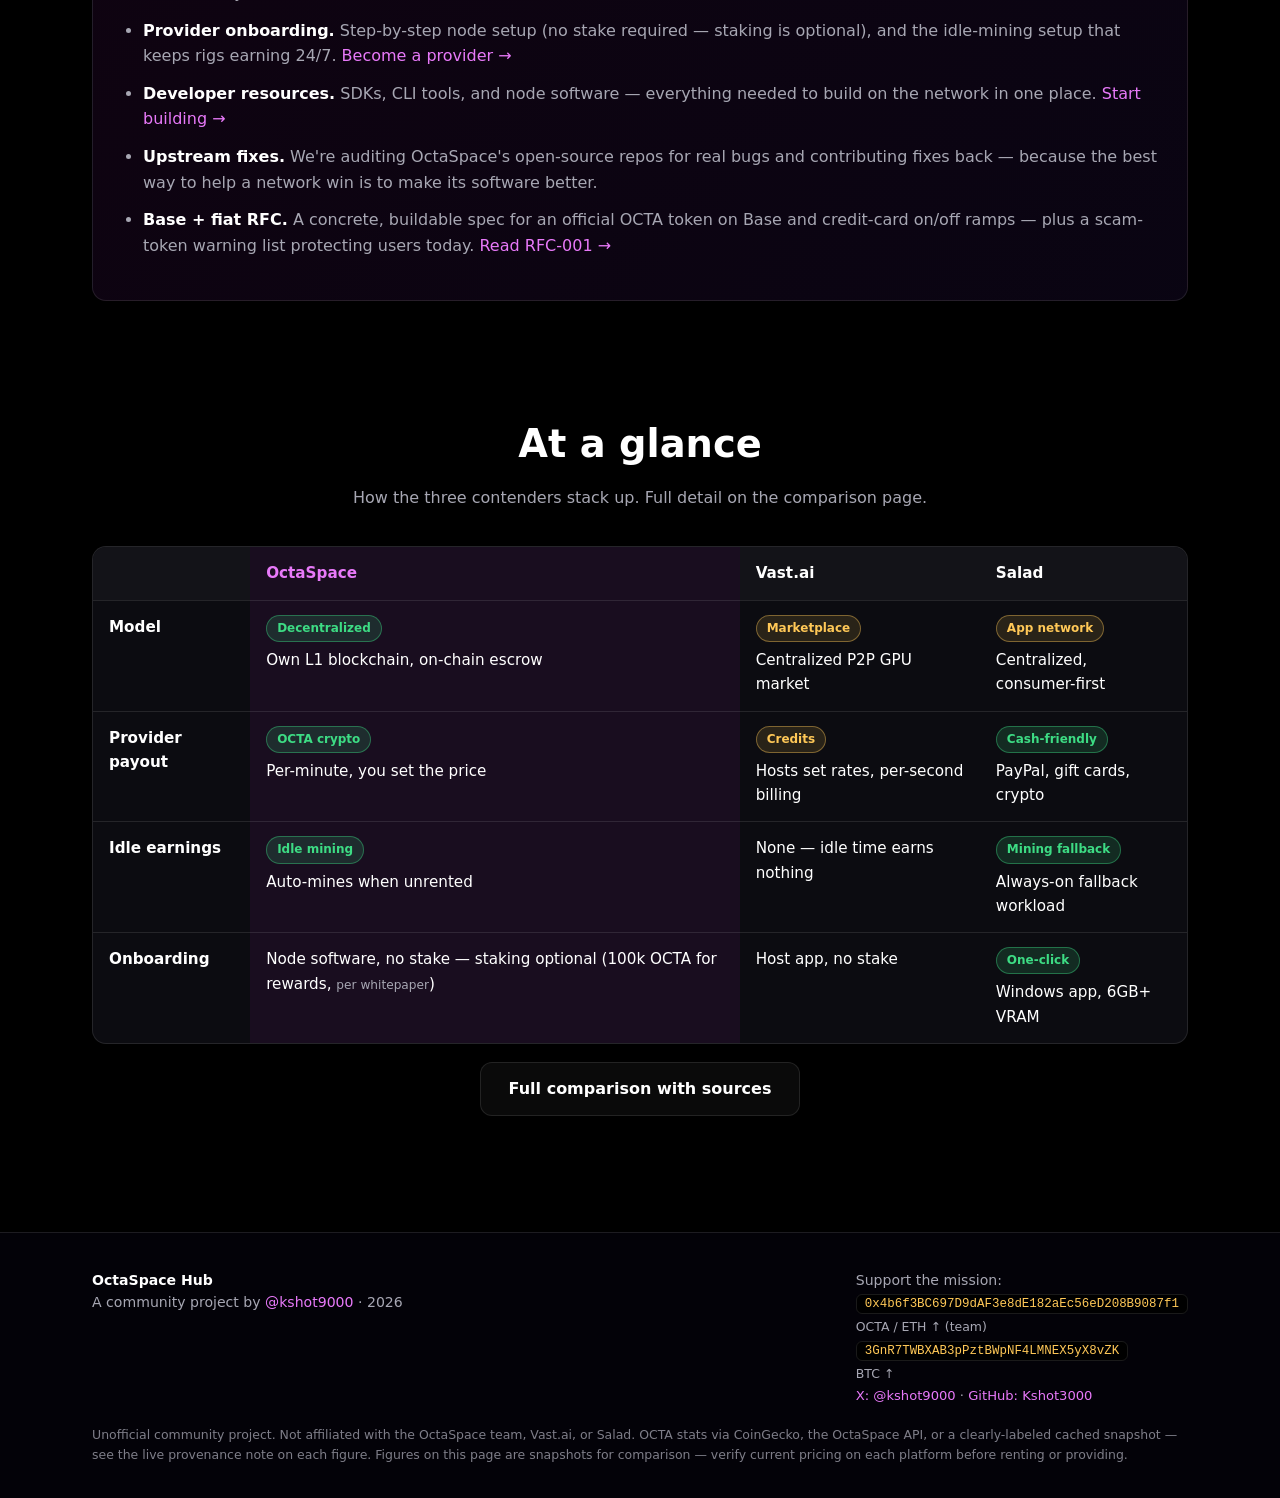
==== commit 55f6153a: "Re-sync baked fallbacks to 2026-10-16 ~16:51 UTC live pulls (OCTA literal 0.0868->0.092, mcap 3,793," ====
--- a/index.html
+++ b/index.html
@@ -174,7 +174,7 @@
   </div>
   <p class="disclaimer">Unofficial community project. Not affiliated with the OctaSpace team, Vast.ai, or Salad. OCTA stats via CoinGecko, the OctaSpace API, or a clearly-labeled cached snapshot — see the live provenance note on each figure. Figures on this page are snapshots for comparison — verify current pricing on each platform before renting or providing.</p>
 </div></footer>
-<script src="js/app.js?v=px1343"></script>
+<script src="js/app.js?v=px1346"></script>
 <script src="js/fx-bg.js?v=px1206" defer></script>
 </body>
 </html>
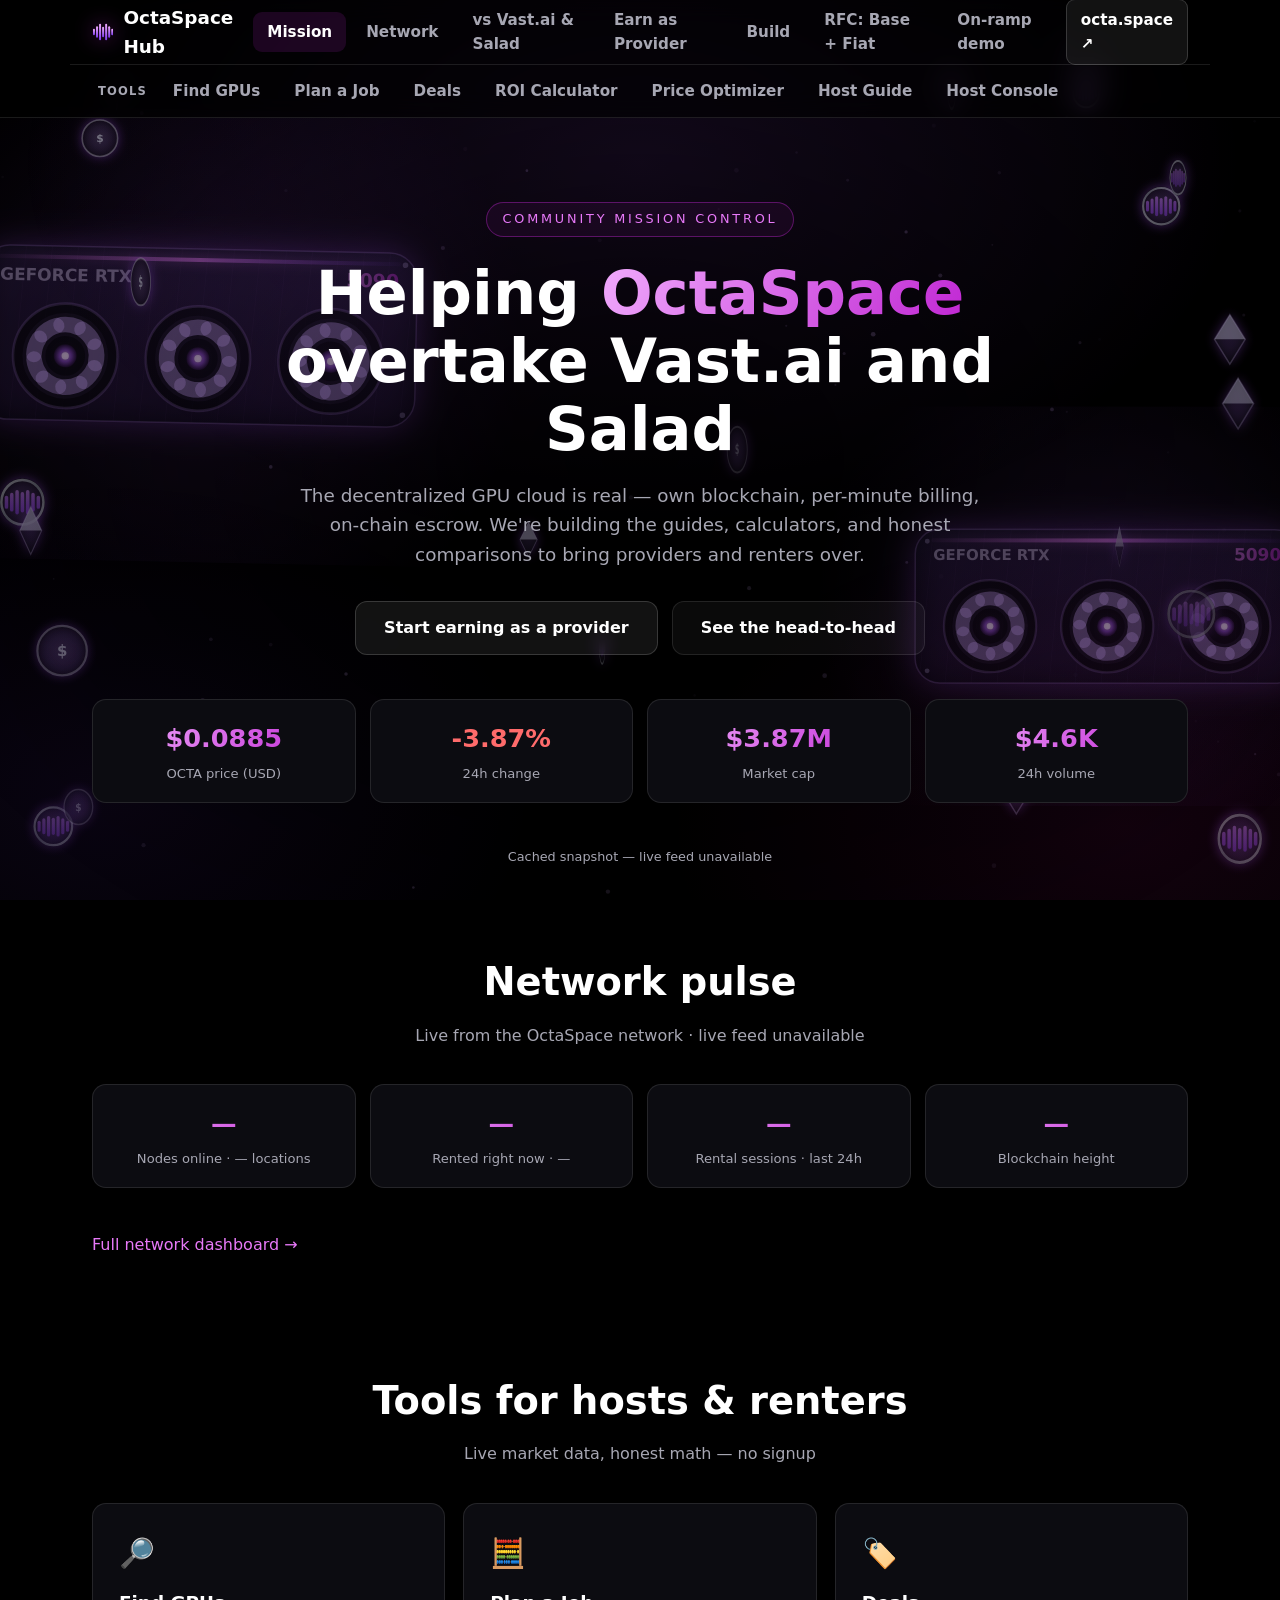
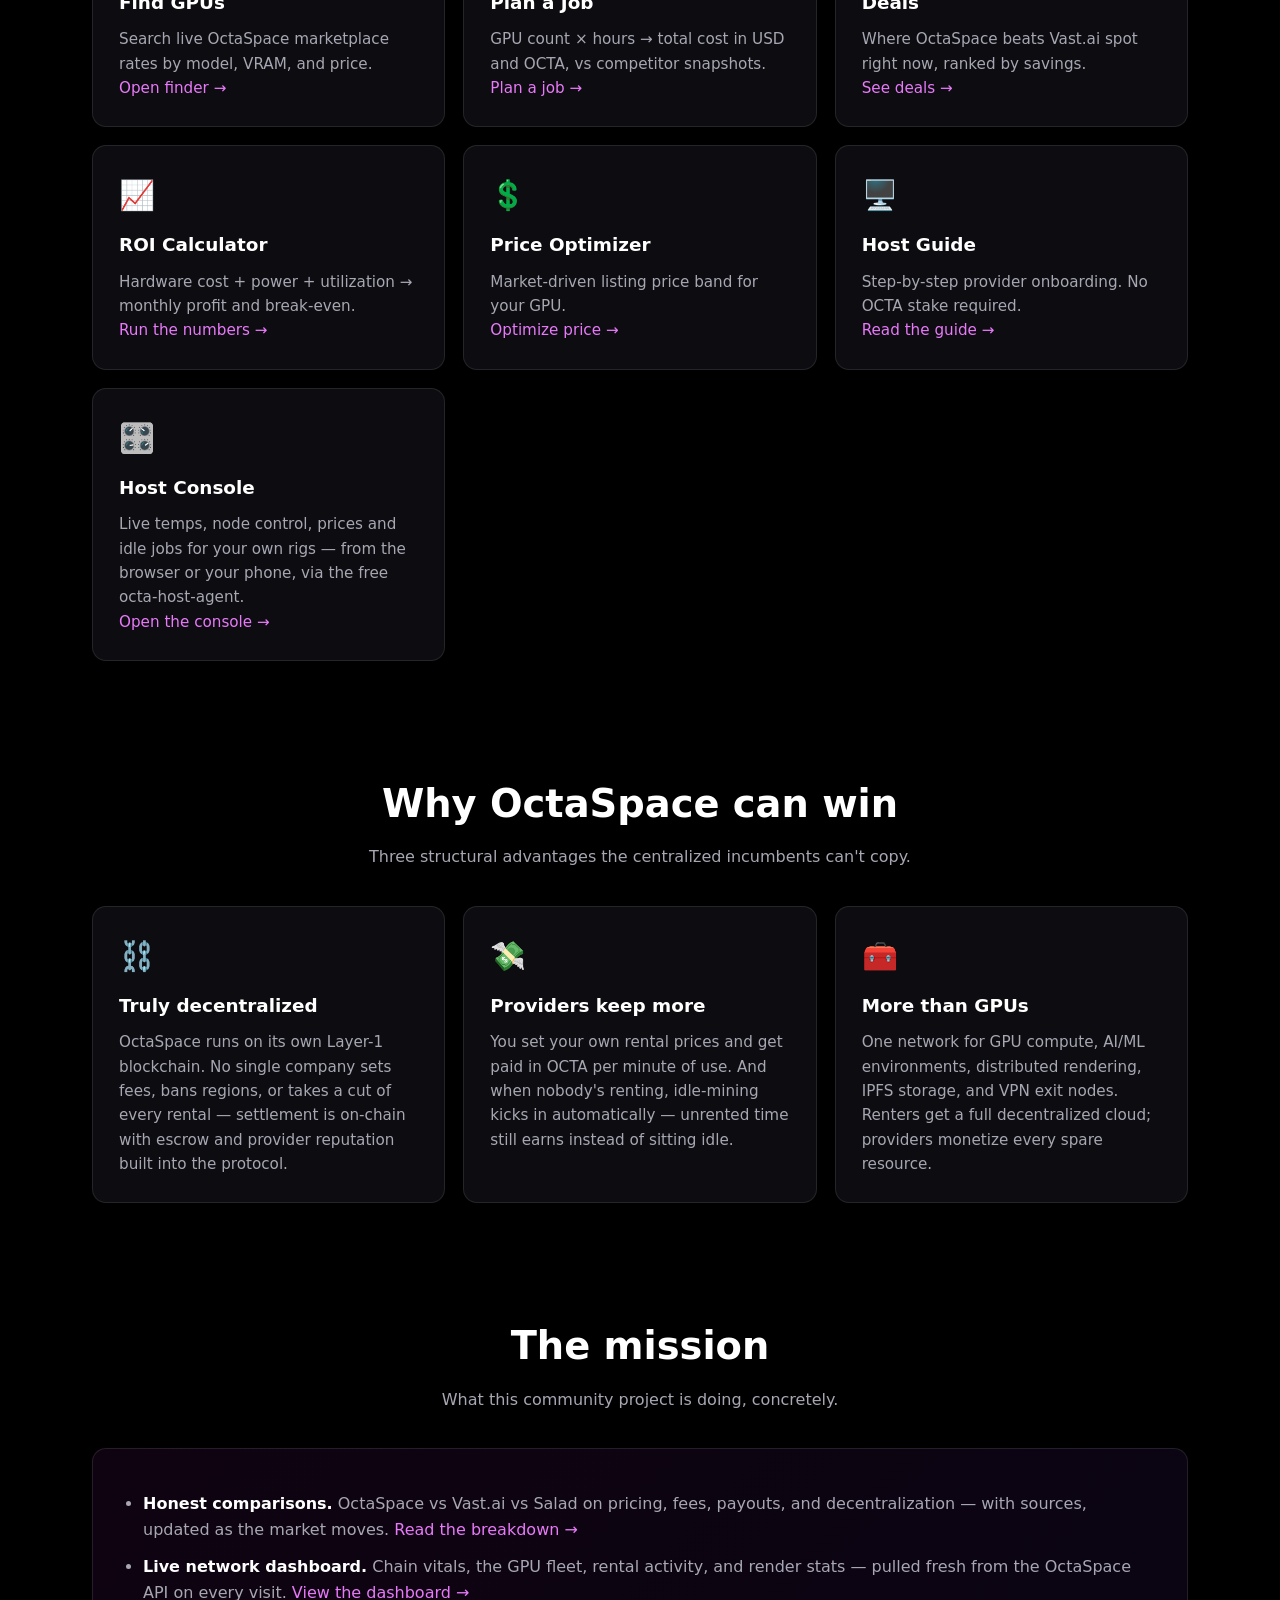
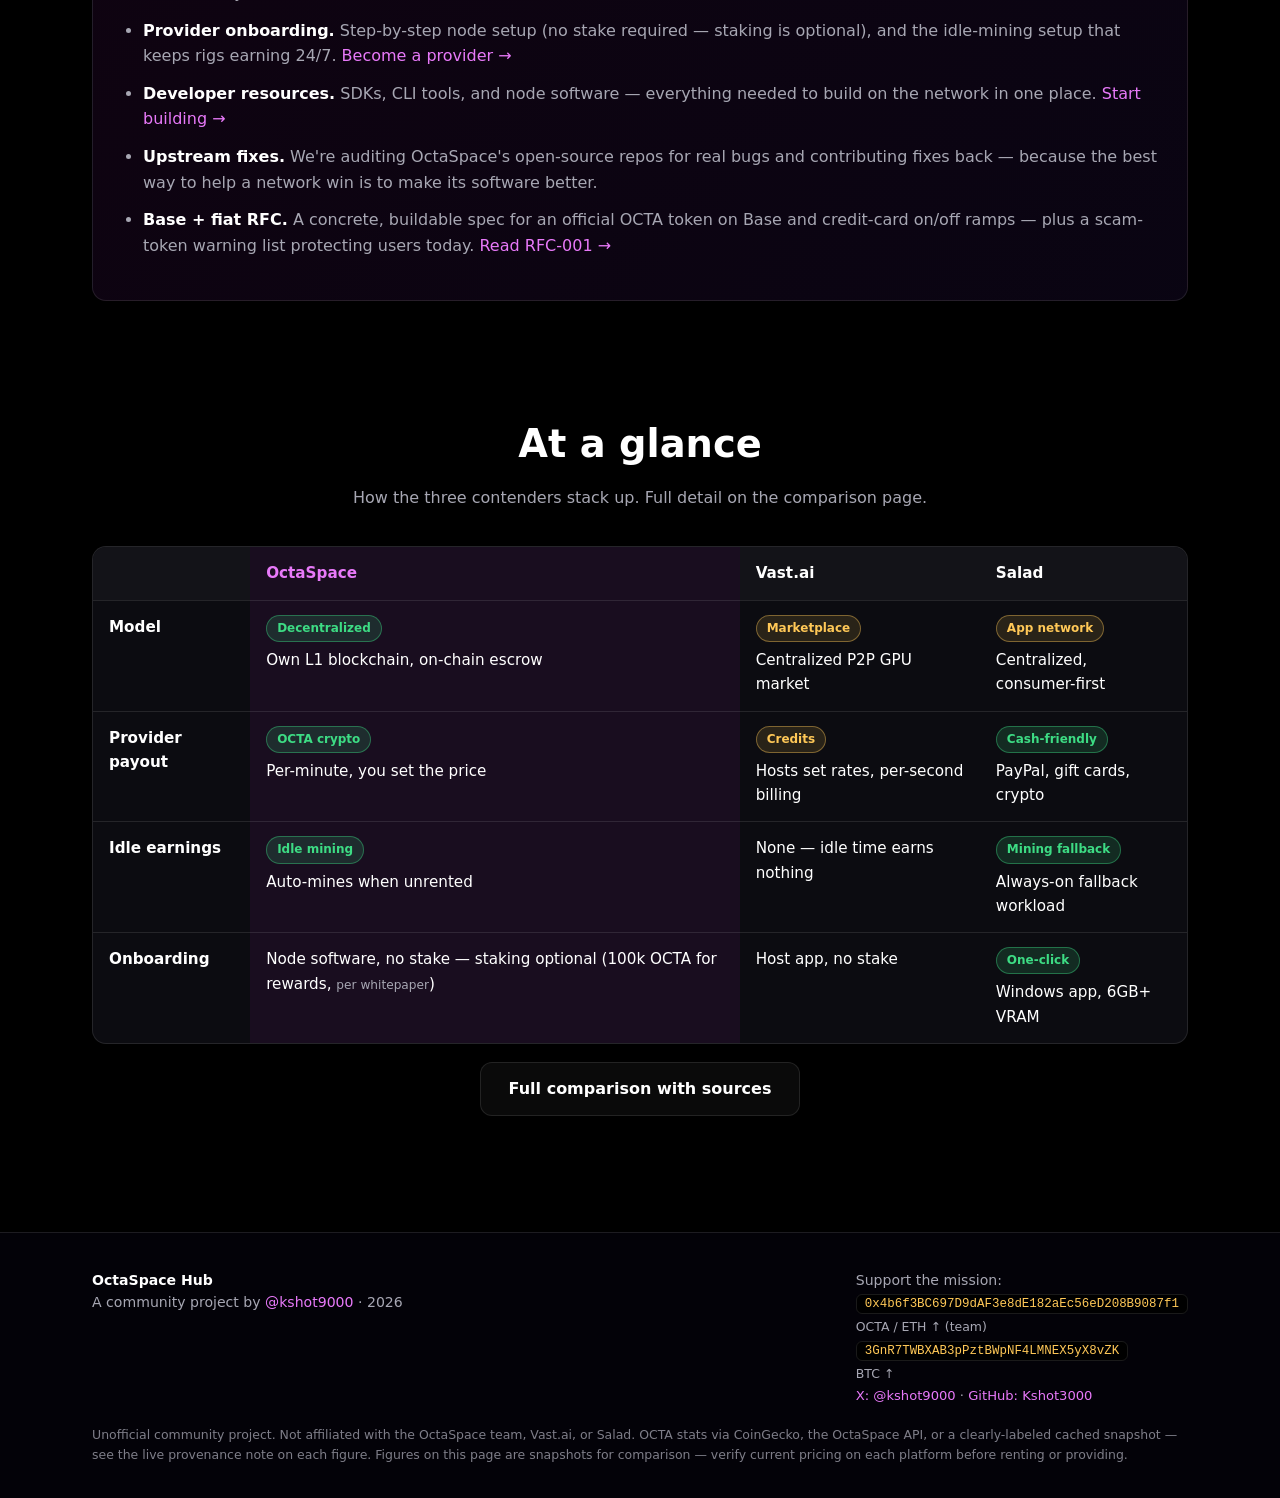
==== commit fb3a9b25: "Re-sync baked fallbacks to 2026-10-17 ~16:52 UTC live pulls (OCTA literal 0.092->0.0885, mcap 4,021," ====
--- a/index.html
+++ b/index.html
@@ -174,7 +174,7 @@
   </div>
   <p class="disclaimer">Unofficial community project. Not affiliated with the OctaSpace team, Vast.ai, or Salad. OCTA stats via CoinGecko, the OctaSpace API, or a clearly-labeled cached snapshot — see the live provenance note on each figure. Figures on this page are snapshots for comparison — verify current pricing on each platform before renting or providing.</p>
 </div></footer>
-<script src="js/app.js?v=px1346"></script>
+<script src="js/app.js?v=px1349"></script>
 <script src="js/fx-bg.js?v=px1206" defer></script>
 </body>
 </html>
